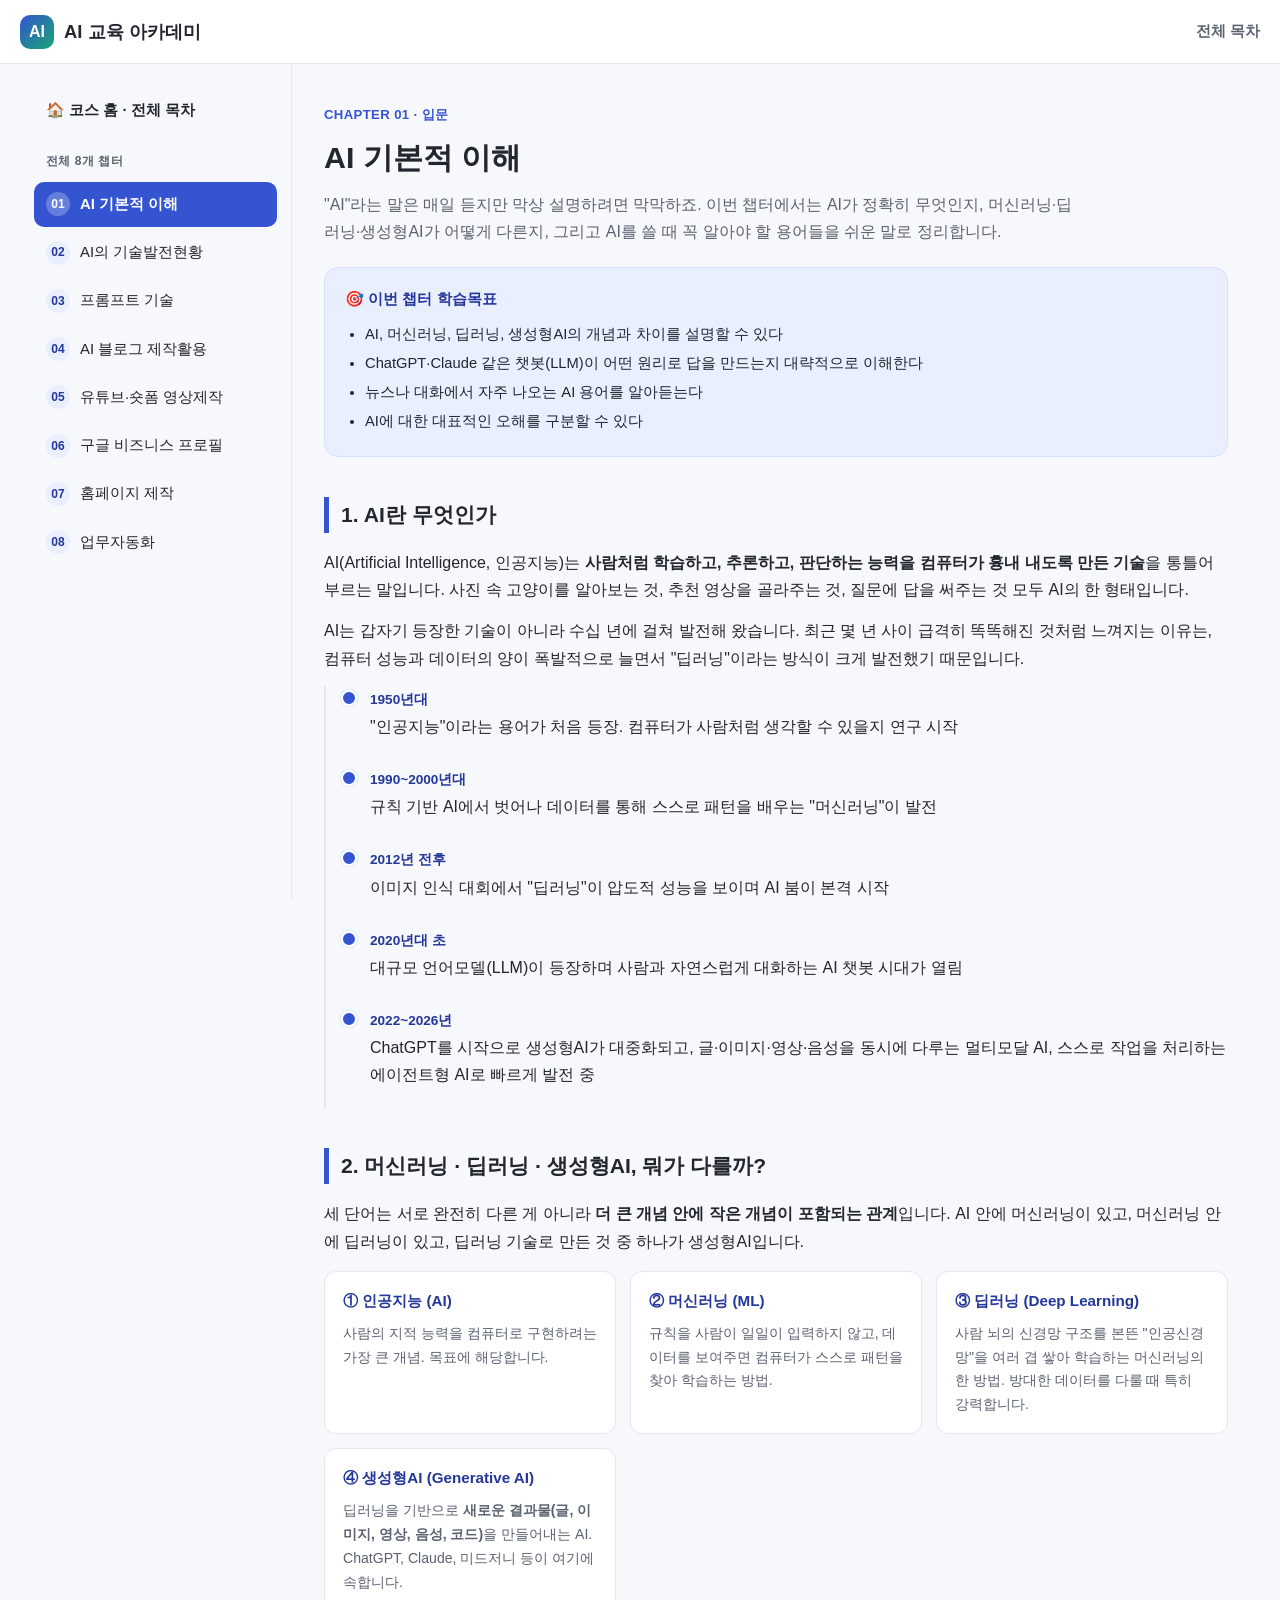
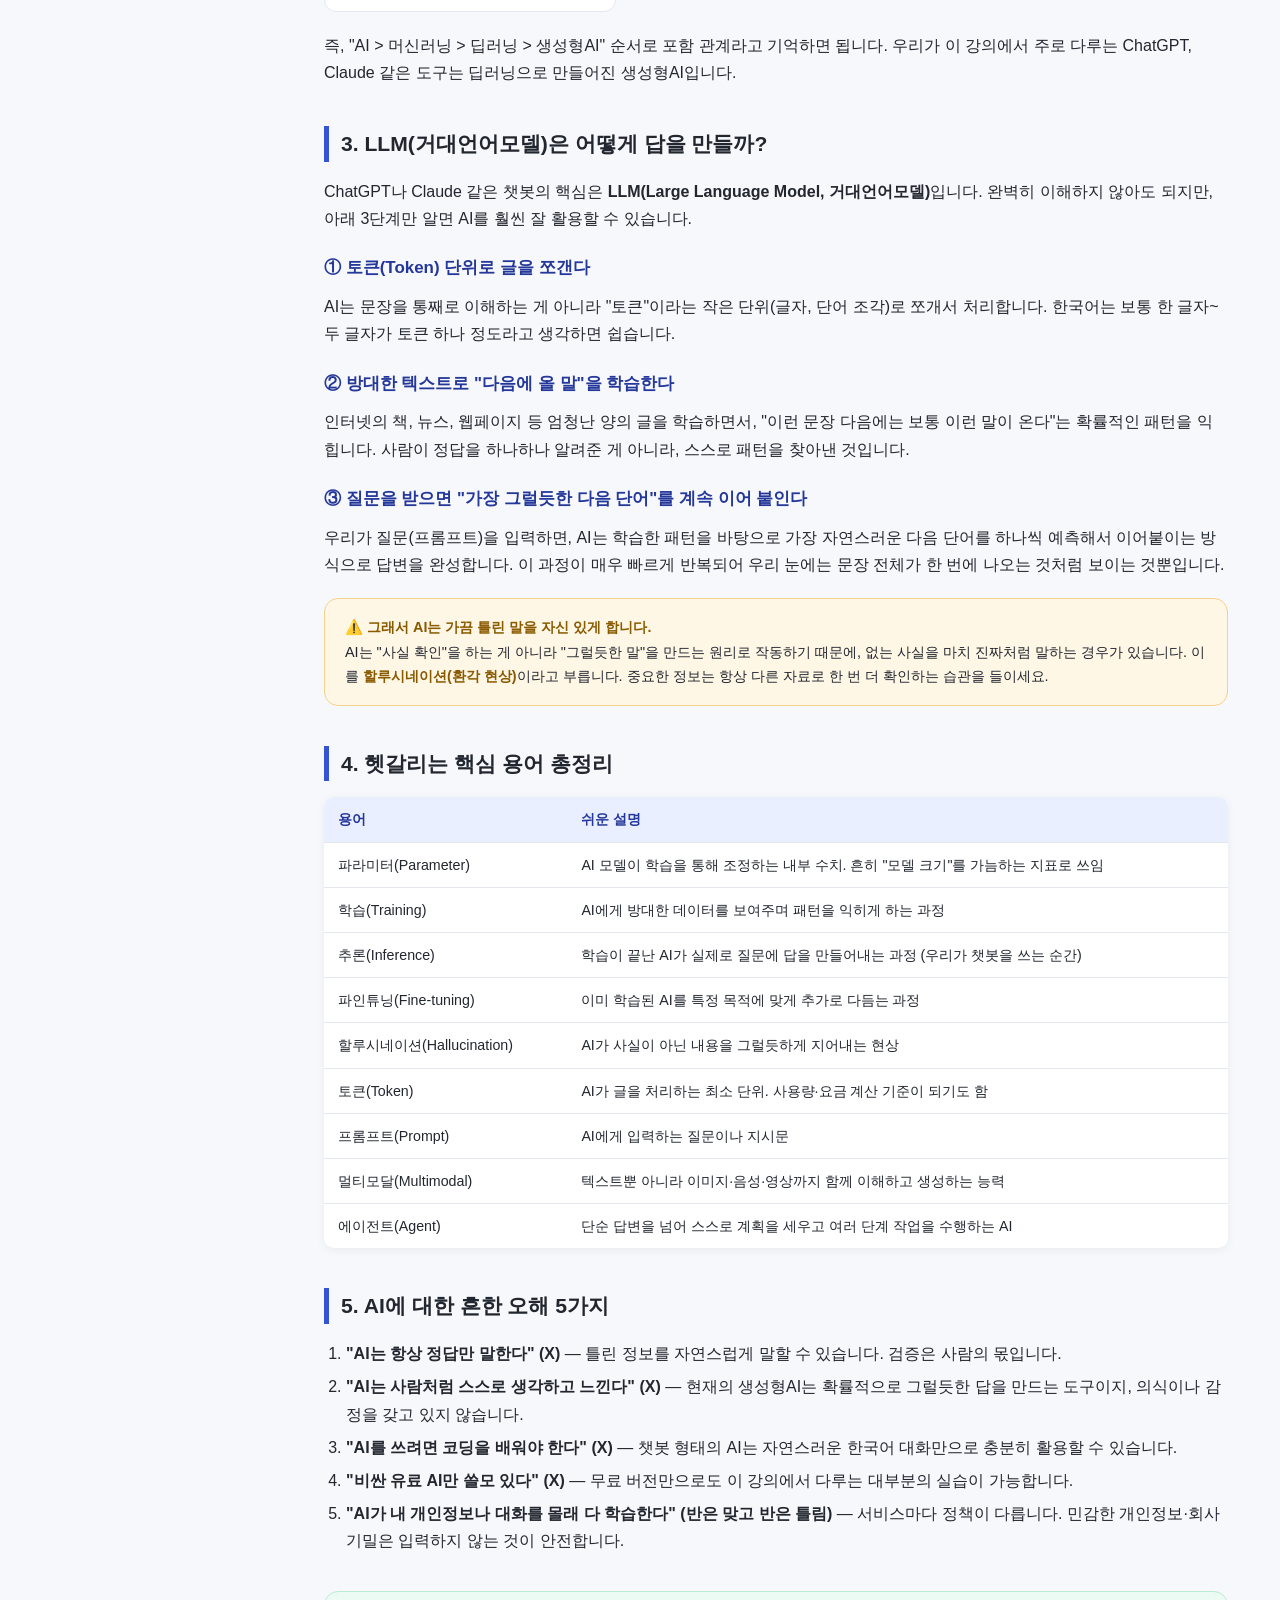
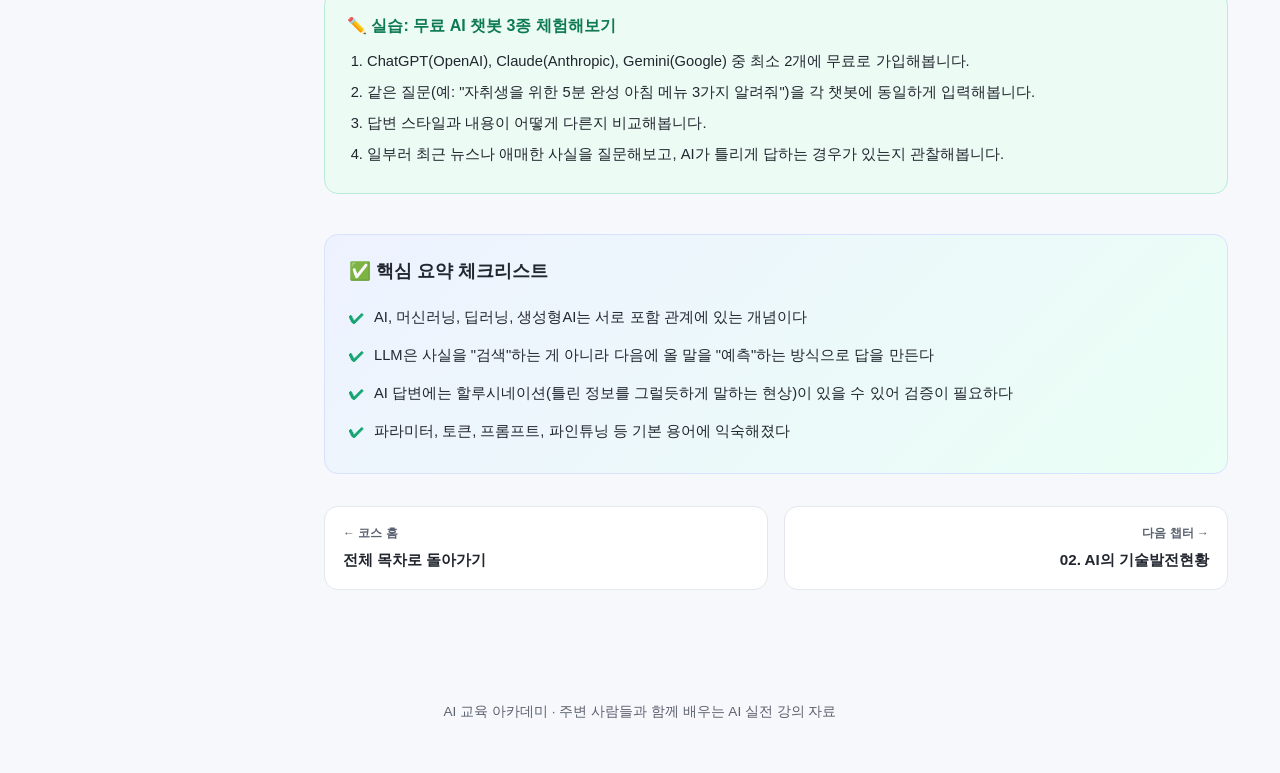
==== chapters/01-ai-basics.html @ 2a963ae1 "Add AI education homepage with 8 chapters Static HTML/CSS/JS site covering AI basics, tech trends, p" ====
<!DOCTYPE html>
<html lang="ko">
<head>
<meta charset="UTF-8">
<meta name="viewport" content="width=device-width, initial-scale=1.0">
<title>1장. AI 기본적 이해 | AI 교육 아카데미</title>
<meta name="description" content="AI란 무엇인지, 머신러닝·딥러닝·생성형AI의 차이, LLM 작동원리와 핵심 용어를 쉽게 배웁니다.">
<link rel="stylesheet" href="../assets/css/style.css">
</head>
<body data-page="01">

<header class="site-header">
  <a class="brand" href="../index.html"><span class="logo-badge">AI</span> AI 교육 아카데미</a>
  <div class="header-actions">
    <a class="header-home-link" href="../index.html">전체 목차</a>
    <button class="hamburger" id="hamburger" aria-label="메뉴 열기"><span></span><span></span><span></span></button>
  </div>
</header>

<div class="sidebar-overlay" id="sidebar-overlay"></div>

<div class="layout">
  <nav id="sidebar" aria-label="챕터 목차"></nav>

  <main>
    <div class="chapter-header">
      <span class="chapter-eyebrow">Chapter 01 · 입문</span>
      <h1>AI 기본적 이해</h1>
      <p class="chapter-subtitle">
        "AI"라는 말은 매일 듣지만 막상 설명하려면 막막하죠. 이번 챕터에서는 AI가 정확히 무엇인지,
        머신러닝·딥러닝·생성형AI가 어떻게 다른지, 그리고 AI를 쓸 때 꼭 알아야 할 용어들을 쉬운 말로 정리합니다.
      </p>
      <div class="goal-box">
        <h2>🎯 이번 챕터 학습목표</h2>
        <ul>
          <li>AI, 머신러닝, 딥러닝, 생성형AI의 개념과 차이를 설명할 수 있다</li>
          <li>ChatGPT·Claude 같은 챗봇(LLM)이 어떤 원리로 답을 만드는지 대략적으로 이해한다</li>
          <li>뉴스나 대화에서 자주 나오는 AI 용어를 알아듣는다</li>
          <li>AI에 대한 대표적인 오해를 구분할 수 있다</li>
        </ul>
      </div>
    </div>

    <section class="content-section">
      <h2>1. AI란 무엇인가</h2>
      <p>
        AI(Artificial Intelligence, 인공지능)는 <strong>사람처럼 학습하고, 추론하고, 판단하는 능력을
        컴퓨터가 흉내 내도록 만든 기술</strong>을 통틀어 부르는 말입니다. 사진 속 고양이를 알아보는 것,
        추천 영상을 골라주는 것, 질문에 답을 써주는 것 모두 AI의 한 형태입니다.
      </p>
      <p>
        AI는 갑자기 등장한 기술이 아니라 수십 년에 걸쳐 발전해 왔습니다. 최근 몇 년 사이 급격히
        똑똑해진 것처럼 느껴지는 이유는, 컴퓨터 성능과 데이터의 양이 폭발적으로 늘면서 "딥러닝"이라는
        방식이 크게 발전했기 때문입니다.
      </p>

      <ul class="timeline">
        <li><span class="t-year">1950년대</span>"인공지능"이라는 용어가 처음 등장. 컴퓨터가 사람처럼 생각할 수 있을지 연구 시작</li>
        <li><span class="t-year">1990~2000년대</span>규칙 기반 AI에서 벗어나 데이터를 통해 스스로 패턴을 배우는 "머신러닝"이 발전</li>
        <li><span class="t-year">2012년 전후</span>이미지 인식 대회에서 "딥러닝"이 압도적 성능을 보이며 AI 붐이 본격 시작</li>
        <li><span class="t-year">2020년대 초</span>대규모 언어모델(LLM)이 등장하며 사람과 자연스럽게 대화하는 AI 챗봇 시대가 열림</li>
        <li><span class="t-year">2022~2026년</span>ChatGPT를 시작으로 생성형AI가 대중화되고, 글·이미지·영상·음성을 동시에 다루는 멀티모달 AI, 스스로 작업을 처리하는 에이전트형 AI로 빠르게 발전 중</li>
      </ul>
    </section>

    <section class="content-section">
      <h2>2. 머신러닝 · 딥러닝 · 생성형AI, 뭐가 다를까?</h2>
      <p>
        세 단어는 서로 완전히 다른 게 아니라 <strong>더 큰 개념 안에 작은 개념이 포함되는 관계</strong>입니다.
        AI 안에 머신러닝이 있고, 머신러닝 안에 딥러닝이 있고, 딥러닝 기술로 만든 것 중 하나가 생성형AI입니다.
      </p>
      <div class="compare-grid">
        <div class="compare-card">
          <h4>① 인공지능 (AI)</h4>
          <p>사람의 지적 능력을 컴퓨터로 구현하려는 가장 큰 개념. 목표에 해당합니다.</p>
        </div>
        <div class="compare-card">
          <h4>② 머신러닝 (ML)</h4>
          <p>규칙을 사람이 일일이 입력하지 않고, 데이터를 보여주면 컴퓨터가 스스로 패턴을 찾아 학습하는 방법.</p>
        </div>
        <div class="compare-card">
          <h4>③ 딥러닝 (Deep Learning)</h4>
          <p>사람 뇌의 신경망 구조를 본뜬 "인공신경망"을 여러 겹 쌓아 학습하는 머신러닝의 한 방법. 방대한 데이터를 다룰 때 특히 강력합니다.</p>
        </div>
        <div class="compare-card">
          <h4>④ 생성형AI (Generative AI)</h4>
          <p>딥러닝을 기반으로 <strong>새로운 결과물(글, 이미지, 영상, 음성, 코드)</strong>을 만들어내는 AI. ChatGPT, Claude, 미드저니 등이 여기에 속합니다.</p>
        </div>
      </div>
      <p>
        즉, "AI &gt; 머신러닝 &gt; 딥러닝 &gt; 생성형AI" 순서로 포함 관계라고 기억하면 됩니다.
        우리가 이 강의에서 주로 다루는 ChatGPT, Claude 같은 도구는 딥러닝으로 만들어진 생성형AI입니다.
      </p>
    </section>

    <section class="content-section">
      <h2>3. LLM(거대언어모델)은 어떻게 답을 만들까?</h2>
      <p>
        ChatGPT나 Claude 같은 챗봇의 핵심은 <strong>LLM(Large Language Model, 거대언어모델)</strong>입니다.
        완벽히 이해하지 않아도 되지만, 아래 3단계만 알면 AI를 훨씬 잘 활용할 수 있습니다.
      </p>
      <h3>① 토큰(Token) 단위로 글을 쪼갠다</h3>
      <p>
        AI는 문장을 통째로 이해하는 게 아니라 "토큰"이라는 작은 단위(글자, 단어 조각)로 쪼개서 처리합니다.
        한국어는 보통 한 글자~두 글자가 토큰 하나 정도라고 생각하면 쉽습니다.
      </p>
      <h3>② 방대한 텍스트로 "다음에 올 말"을 학습한다</h3>
      <p>
        인터넷의 책, 뉴스, 웹페이지 등 엄청난 양의 글을 학습하면서, "이런 문장 다음에는 보통 이런 말이 온다"는
        확률적인 패턴을 익힙니다. 사람이 정답을 하나하나 알려준 게 아니라, 스스로 패턴을 찾아낸 것입니다.
      </p>
      <h3>③ 질문을 받으면 "가장 그럴듯한 다음 단어"를 계속 이어 붙인다</h3>
      <p>
        우리가 질문(프롬프트)을 입력하면, AI는 학습한 패턴을 바탕으로 가장 자연스러운 다음 단어를 하나씩
        예측해서 이어붙이는 방식으로 답변을 완성합니다. 이 과정이 매우 빠르게 반복되어 우리 눈에는
        문장 전체가 한 번에 나오는 것처럼 보이는 것뿐입니다.
      </p>
      <div class="note-box">
        <strong>⚠️ 그래서 AI는 가끔 틀린 말을 자신 있게 합니다.</strong><br>
        AI는 "사실 확인"을 하는 게 아니라 "그럴듯한 말"을 만드는 원리로 작동하기 때문에, 없는 사실을
        마치 진짜처럼 말하는 경우가 있습니다. 이를 <strong>할루시네이션(환각 현상)</strong>이라고 부릅니다.
        중요한 정보는 항상 다른 자료로 한 번 더 확인하는 습관을 들이세요.
      </div>
    </section>

    <section class="content-section">
      <h2>4. 헷갈리는 핵심 용어 총정리</h2>
      <table class="data-table">
        <thead>
          <tr><th>용어</th><th>쉬운 설명</th></tr>
        </thead>
        <tbody>
          <tr><td>파라미터(Parameter)</td><td>AI 모델이 학습을 통해 조정하는 내부 수치. 흔히 "모델 크기"를 가늠하는 지표로 쓰임</td></tr>
          <tr><td>학습(Training)</td><td>AI에게 방대한 데이터를 보여주며 패턴을 익히게 하는 과정</td></tr>
          <tr><td>추론(Inference)</td><td>학습이 끝난 AI가 실제로 질문에 답을 만들어내는 과정 (우리가 챗봇을 쓰는 순간)</td></tr>
          <tr><td>파인튜닝(Fine-tuning)</td><td>이미 학습된 AI를 특정 목적에 맞게 추가로 다듬는 과정</td></tr>
          <tr><td>할루시네이션(Hallucination)</td><td>AI가 사실이 아닌 내용을 그럴듯하게 지어내는 현상</td></tr>
          <tr><td>토큰(Token)</td><td>AI가 글을 처리하는 최소 단위. 사용량·요금 계산 기준이 되기도 함</td></tr>
          <tr><td>프롬프트(Prompt)</td><td>AI에게 입력하는 질문이나 지시문</td></tr>
          <tr><td>멀티모달(Multimodal)</td><td>텍스트뿐 아니라 이미지·음성·영상까지 함께 이해하고 생성하는 능력</td></tr>
          <tr><td>에이전트(Agent)</td><td>단순 답변을 넘어 스스로 계획을 세우고 여러 단계 작업을 수행하는 AI</td></tr>
        </tbody>
      </table>
    </section>

    <section class="content-section">
      <h2>5. AI에 대한 흔한 오해 5가지</h2>
      <ol>
        <li><strong>"AI는 항상 정답만 말한다" (X)</strong> — 틀린 정보를 자연스럽게 말할 수 있습니다. 검증은 사람의 몫입니다.</li>
        <li><strong>"AI는 사람처럼 스스로 생각하고 느낀다" (X)</strong> — 현재의 생성형AI는 확률적으로 그럴듯한 답을 만드는 도구이지, 의식이나 감정을 갖고 있지 않습니다.</li>
        <li><strong>"AI를 쓰려면 코딩을 배워야 한다" (X)</strong> — 챗봇 형태의 AI는 자연스러운 한국어 대화만으로 충분히 활용할 수 있습니다.</li>
        <li><strong>"비싼 유료 AI만 쓸모 있다" (X)</strong> — 무료 버전만으로도 이 강의에서 다루는 대부분의 실습이 가능합니다.</li>
        <li><strong>"AI가 내 개인정보나 대화를 몰래 다 학습한다" (반은 맞고 반은 틀림)</strong> — 서비스마다 정책이 다릅니다. 민감한 개인정보·회사 기밀은 입력하지 않는 것이 안전합니다.</li>
      </ol>
    </section>

    <div class="practice-box">
      <h3>✏️ 실습: 무료 AI 챗봇 3종 체험해보기</h3>
      <ol>
        <li>ChatGPT(OpenAI), Claude(Anthropic), Gemini(Google) 중 최소 2개에 무료로 가입해봅니다.</li>
        <li>같은 질문(예: "자취생을 위한 5분 완성 아침 메뉴 3가지 알려줘")을 각 챗봇에 동일하게 입력해봅니다.</li>
        <li>답변 스타일과 내용이 어떻게 다른지 비교해봅니다.</li>
        <li>일부러 최근 뉴스나 애매한 사실을 질문해보고, AI가 틀리게 답하는 경우가 있는지 관찰해봅니다.</li>
      </ol>
    </div>

    <div class="summary-box">
      <h2>✅ 핵심 요약 체크리스트</h2>
      <ul class="checklist">
        <li>AI, 머신러닝, 딥러닝, 생성형AI는 서로 포함 관계에 있는 개념이다</li>
        <li>LLM은 사실을 "검색"하는 게 아니라 다음에 올 말을 "예측"하는 방식으로 답을 만든다</li>
        <li>AI 답변에는 할루시네이션(틀린 정보를 그럴듯하게 말하는 현상)이 있을 수 있어 검증이 필요하다</li>
        <li>파라미터, 토큰, 프롬프트, 파인튜닝 등 기본 용어에 익숙해졌다</li>
      </ul>
    </div>

    <div id="chapter-pager"></div>
  </main>
</div>

<footer class="site-footer">
  AI 교육 아카데미 · 주변 사람들과 함께 배우는 AI 실전 강의 자료
</footer>

<script src="../assets/js/nav.js"></script>
</body>
</html>
---- assets/css/style.css ----
/* =========================================================
   AI 교육 아카데미 - 공통 스타일시트
   ========================================================= */

:root {
  --color-bg: #f7f8fb;
  --color-surface: #ffffff;
  --color-border: #e4e7ee;
  --color-text: #22262f;
  --color-text-muted: #5b6270;
  --color-primary: #3454d1;
  --color-primary-dark: #24379a;
  --color-primary-light: #eaefff;
  --color-accent: #17a673;
  --color-warn-bg: #fff7e6;
  --color-warn-border: #f3d38a;
  --sidebar-width: 272px;
  --header-height: 64px;
  --radius: 14px;
  --shadow: 0 2px 10px rgba(20, 24, 40, 0.06);
  --shadow-lg: 0 12px 32px rgba(20, 24, 40, 0.12);
  font-size: 16px;
}

* { box-sizing: border-box; }

html, body {
  margin: 0;
  padding: 0;
}

body {
  font-family: "Pretendard", "Apple SD Gothic Neo", "Malgun Gothic", "Segoe UI", sans-serif;
  background: var(--color-bg);
  color: var(--color-text);
  line-height: 1.7;
  -webkit-font-smoothing: antialiased;
}

a { color: var(--color-primary); text-decoration: none; }
a:hover { text-decoration: underline; }

img { max-width: 100%; display: block; }

/* ---------- 헤더 ---------- */
.site-header {
  position: sticky;
  top: 0;
  z-index: 40;
  height: var(--header-height);
  display: flex;
  align-items: center;
  justify-content: space-between;
  padding: 0 20px;
  background: var(--color-surface);
  border-bottom: 1px solid var(--color-border);
}

.brand {
  display: flex;
  align-items: center;
  gap: 10px;
  font-weight: 800;
  font-size: 1.15rem;
  color: var(--color-text);
}

.brand:hover { text-decoration: none; }

.brand .logo-badge {
  display: inline-flex;
  align-items: center;
  justify-content: center;
  width: 34px;
  height: 34px;
  border-radius: 10px;
  background: linear-gradient(135deg, var(--color-primary), var(--color-accent));
  color: #fff;
  font-size: 1rem;
  font-weight: 900;
}

.header-actions {
  display: flex;
  align-items: center;
  gap: 14px;
}

.header-home-link {
  font-size: 0.92rem;
  color: var(--color-text-muted);
  font-weight: 600;
}

.hamburger {
  display: none;
  width: 40px;
  height: 40px;
  border-radius: 8px;
  border: 1px solid var(--color-border);
  background: var(--color-surface);
  cursor: pointer;
  align-items: center;
  justify-content: center;
  flex-direction: column;
  gap: 4px;
}

.hamburger span {
  width: 18px;
  height: 2px;
  background: var(--color-text);
  border-radius: 2px;
}

/* ---------- 레이아웃 ---------- */
.layout {
  display: flex;
  align-items: flex-start;
  max-width: 1240px;
  margin: 0 auto;
}

.sidebar-overlay {
  display: none;
  position: fixed;
  inset: 0;
  background: rgba(15, 18, 30, 0.45);
  z-index: 45;
}

.sidebar-overlay.open { display: block; }

#sidebar {
  width: var(--sidebar-width);
  flex-shrink: 0;
  position: sticky;
  top: var(--header-height);
  height: calc(100vh - var(--header-height));
  overflow-y: auto;
  padding: 24px 14px 40px;
  border-right: 1px solid var(--color-border);
}

.sidebar-section-label {
  font-size: 0.75rem;
  font-weight: 700;
  letter-spacing: 0.04em;
  color: var(--color-text-muted);
  text-transform: uppercase;
  padding: 6px 12px 10px;
}

.sidebar-nav-list {
  list-style: none;
  margin: 0;
  padding: 0;
  display: flex;
  flex-direction: column;
  gap: 3px;
}

.sidebar-nav-list a {
  display: flex;
  align-items: center;
  gap: 10px;
  padding: 10px 12px;
  border-radius: 10px;
  color: var(--color-text);
  font-size: 0.93rem;
  font-weight: 500;
}

.sidebar-nav-list a:hover {
  background: var(--color-primary-light);
  text-decoration: none;
}

.sidebar-nav-list a.active {
  background: var(--color-primary);
  color: #fff;
  font-weight: 700;
}

.sidebar-nav-list .chap-num {
  display: inline-flex;
  align-items: center;
  justify-content: center;
  width: 24px;
  height: 24px;
  border-radius: 50%;
  background: var(--color-primary-light);
  color: var(--color-primary-dark);
  font-size: 0.75rem;
  font-weight: 800;
  flex-shrink: 0;
}

.sidebar-nav-list a.active .chap-num {
  background: rgba(255,255,255,0.25);
  color: #fff;
}

.sidebar-home-link {
  display: block;
  padding: 10px 12px;
  margin-bottom: 12px;
  border-radius: 10px;
  font-weight: 700;
  font-size: 0.93rem;
  color: var(--color-text);
}

.sidebar-home-link:hover { background: var(--color-primary-light); text-decoration: none; }
.sidebar-home-link.active { background: var(--color-primary); color: #fff; }

.sidebar-close-btn {
  display: none;
}

main {
  flex: 1;
  min-width: 0;
  padding: 36px 32px 80px;
}

/* ---------- 홈 히어로 ---------- */
.hero {
  padding: 56px 40px;
  border-radius: 24px;
  background: linear-gradient(135deg, #3454d1 0%, #17a673 130%);
  color: #fff;
  margin-bottom: 40px;
}

.hero-eyebrow {
  display: inline-block;
  padding: 5px 12px;
  border-radius: 999px;
  background: rgba(255,255,255,0.18);
  font-size: 0.8rem;
  font-weight: 700;
  margin-bottom: 16px;
}

.hero h1 {
  font-size: 2.1rem;
  margin: 0 0 14px;
  line-height: 1.4;
}

.hero p {
  font-size: 1.02rem;
  max-width: 640px;
  color: rgba(255,255,255,0.92);
  margin: 0 0 22px;
}

.hero-meta {
  display: flex;
  flex-wrap: wrap;
  gap: 10px;
}

.hero-meta span {
  background: rgba(255,255,255,0.15);
  border-radius: 999px;
  padding: 6px 14px;
  font-size: 0.83rem;
  font-weight: 600;
}

.hero-btn {
  display: inline-flex;
  align-items: center;
  gap: 6px;
  margin-top: 24px;
  padding: 12px 22px;
  border-radius: 12px;
  background: #fff;
  color: var(--color-primary-dark);
  font-weight: 800;
  font-size: 0.95rem;
}

.hero-btn:hover { text-decoration: none; opacity: 0.92; }

/* ---------- 섹션 타이틀 ---------- */
.section-heading {
  display: flex;
  align-items: baseline;
  justify-content: space-between;
  margin: 8px 0 20px;
}

.section-heading h2 {
  font-size: 1.3rem;
  margin: 0;
}

.section-heading p {
  margin: 0;
  color: var(--color-text-muted);
  font-size: 0.9rem;
}

/* ---------- 챕터 카드 그리드 (홈) ---------- */
.chapter-grid {
  display: grid;
  grid-template-columns: repeat(2, 1fr);
  gap: 16px;
  margin-bottom: 44px;
}

.chapter-card {
  display: flex;
  gap: 16px;
  padding: 20px;
  background: var(--color-surface);
  border: 1px solid var(--color-border);
  border-radius: var(--radius);
  color: var(--color-text);
  transition: transform 0.15s ease, box-shadow 0.15s ease, border-color 0.15s ease;
}

.chapter-card:hover {
  text-decoration: none;
  transform: translateY(-3px);
  box-shadow: var(--shadow-lg);
  border-color: var(--color-primary);
}

.chapter-card .num-badge {
  flex-shrink: 0;
  width: 44px;
  height: 44px;
  border-radius: 12px;
  background: var(--color-primary-light);
  color: var(--color-primary-dark);
  display: flex;
  align-items: center;
  justify-content: center;
  font-weight: 900;
  font-size: 1.1rem;
}

.chapter-card h3 {
  margin: 0 0 6px;
  font-size: 1.02rem;
}

.chapter-card p {
  margin: 0;
  font-size: 0.87rem;
  color: var(--color-text-muted);
}

.chapter-card .tag-row {
  margin-top: 10px;
  display: flex;
  gap: 6px;
  flex-wrap: wrap;
}

.chapter-card .tag {
  font-size: 0.72rem;
  font-weight: 700;
  padding: 3px 9px;
  border-radius: 999px;
  background: var(--color-primary-light);
  color: var(--color-primary-dark);
}

/* ---------- 안내 박스 (홈 하단) ---------- */
.info-box {
  padding: 22px 24px;
  border-radius: var(--radius);
  background: var(--color-surface);
  border: 1px solid var(--color-border);
  margin-bottom: 24px;
}

.info-box h3 { margin-top: 0; font-size: 1.05rem; }
.info-box ul { margin: 8px 0 0; padding-left: 20px; }
.info-box li { margin-bottom: 6px; font-size: 0.92rem; color: var(--color-text-muted); }

/* ---------- 챕터 본문 ---------- */
.chapter-header {
  margin-bottom: 28px;
}

.chapter-eyebrow {
  display: inline-flex;
  align-items: center;
  gap: 8px;
  font-size: 0.82rem;
  font-weight: 800;
  color: var(--color-primary);
  text-transform: uppercase;
  letter-spacing: 0.03em;
  margin-bottom: 10px;
}

.chapter-header h1 {
  font-size: 1.9rem;
  margin: 0 0 12px;
  line-height: 1.4;
}

.chapter-subtitle {
  color: var(--color-text-muted);
  font-size: 1rem;
  max-width: 760px;
  margin: 0;
}

.goal-box {
  margin-top: 22px;
  padding: 18px 20px;
  border-radius: var(--radius);
  background: var(--color-primary-light);
  border: 1px solid #d6e0ff;
}

.goal-box h2 {
  margin: 0 0 10px;
  font-size: 0.95rem;
  color: var(--color-primary-dark);
}

.goal-box ul {
  margin: 0;
  padding-left: 20px;
}

.goal-box li { margin-bottom: 4px; font-size: 0.92rem; }

.content-section {
  margin: 36px 0;
  padding-top: 4px;
}

.content-section h2 {
  font-size: 1.32rem;
  border-left: 5px solid var(--color-primary);
  padding-left: 12px;
  margin: 0 0 16px;
}

.content-section h3 {
  font-size: 1.06rem;
  margin: 22px 0 10px;
  color: var(--color-primary-dark);
}

.content-section p { margin: 0 0 14px; }

.content-section ul, .content-section ol {
  margin: 0 0 14px;
  padding-left: 22px;
}

.content-section li { margin-bottom: 6px; }

/* 카드형 리스트 (2열 정보 비교 등) */
.compare-grid {
  display: grid;
  grid-template-columns: repeat(auto-fit, minmax(220px, 1fr));
  gap: 14px;
  margin: 16px 0 20px;
}

.compare-card {
  padding: 16px 18px;
  border-radius: 12px;
  background: var(--color-surface);
  border: 1px solid var(--color-border);
}

.compare-card h4 {
  margin: 0 0 8px;
  font-size: 0.95rem;
  color: var(--color-primary-dark);
}

.compare-card p, .compare-card ul { font-size: 0.88rem; color: var(--color-text-muted); margin: 0; }
.compare-card ul { padding-left: 18px; margin-top: 6px; }

/* 표 */
.data-table {
  width: 100%;
  border-collapse: collapse;
  margin: 14px 0 22px;
  font-size: 0.89rem;
  background: var(--color-surface);
  border-radius: 10px;
  overflow: hidden;
  box-shadow: var(--shadow);
}

.data-table th, .data-table td {
  padding: 10px 14px;
  border-bottom: 1px solid var(--color-border);
  text-align: left;
}

.data-table th {
  background: var(--color-primary-light);
  color: var(--color-primary-dark);
  font-weight: 700;
}

.data-table tr:last-child td { border-bottom: none; }

/* 타임라인 */
.timeline {
  list-style: none;
  margin: 16px 0 22px;
  padding: 0;
  border-left: 2px solid var(--color-border);
}

.timeline li {
  position: relative;
  padding: 2px 0 20px 22px;
}

.timeline li::before {
  content: "";
  position: absolute;
  left: -7px;
  top: 4px;
  width: 12px;
  height: 12px;
  border-radius: 50%;
  background: var(--color-primary);
  border: 2px solid #fff;
  box-shadow: 0 0 0 2px var(--color-primary-light);
}

.timeline .t-year {
  font-weight: 800;
  color: var(--color-primary-dark);
  font-size: 0.85rem;
  display: block;
  margin-bottom: 2px;
}

/* 프롬프트/코드 예시 박스 */
.prompt-box {
  background: #12161f;
  color: #e7ecf7;
  border-radius: 12px;
  padding: 16px 18px;
  margin: 14px 0 20px;
  font-family: "Consolas", "D2Coding", monospace;
  font-size: 0.85rem;
  line-height: 1.65;
  white-space: pre-wrap;
  overflow-x: auto;
}

.prompt-box .label {
  display: block;
  font-family: inherit;
  color: #8ea8ff;
  font-weight: 700;
  margin-bottom: 8px;
  font-size: 0.75rem;
  letter-spacing: 0.05em;
  text-transform: uppercase;
}

/* 실습 박스 */
.practice-box {
  margin: 20px 0;
  padding: 20px 22px;
  border-radius: var(--radius);
  background: #ecfbf4;
  border: 1px solid #b9ecd6;
}

.practice-box h3 {
  margin: 0 0 10px;
  color: #0e7a54;
  font-size: 1rem;
  display: flex;
  align-items: center;
  gap: 8px;
}

.practice-box ol, .practice-box ul { margin: 0; padding-left: 20px; }
.practice-box li { margin-bottom: 6px; font-size: 0.92rem; }

/* 경고/참고 박스 */
.note-box {
  margin: 20px 0;
  padding: 16px 20px;
  border-radius: var(--radius);
  background: var(--color-warn-bg);
  border: 1px solid var(--color-warn-border);
  font-size: 0.9rem;
}

.note-box strong { color: #8a5a00; }

/* 체크리스트 요약 박스 */
.summary-box {
  margin: 40px 0 24px;
  padding: 22px 24px;
  border-radius: var(--radius);
  background: linear-gradient(135deg, #eef2ff, #eafff5);
  border: 1px solid #d7e2ff;
}

.summary-box h2 {
  margin: 0 0 12px;
  font-size: 1.1rem;
  border: none;
  padding: 0;
}

.checklist { list-style: none; margin: 0; padding: 0; }

.checklist li {
  display: flex;
  align-items: flex-start;
  gap: 10px;
  padding: 6px 0;
  font-size: 0.92rem;
}

.checklist li::before {
  content: "✔";
  color: var(--color-accent);
  font-weight: 900;
  flex-shrink: 0;
  margin-top: 1px;
}

/* 이전/다음 챕터 네비게이션 */
.chapter-pager {
  display: flex;
  gap: 16px;
  margin-top: 32px;
}

.pager-link {
  flex: 1;
  padding: 16px 18px;
  border-radius: var(--radius);
  border: 1px solid var(--color-border);
  background: var(--color-surface);
  color: var(--color-text);
  display: flex;
  flex-direction: column;
  gap: 4px;
}

.pager-link:hover {
  border-color: var(--color-primary);
  text-decoration: none;
}

.pager-link.next { text-align: right; align-items: flex-end; }

.pager-label {
  font-size: 0.75rem;
  font-weight: 700;
  color: var(--color-text-muted);
  text-transform: uppercase;
}

.pager-title { font-weight: 700; font-size: 0.95rem; }

.pager-spacer { flex: 1; }

/* 태그 pill */
.tag-pill {
  display: inline-block;
  font-size: 0.72rem;
  font-weight: 700;
  padding: 3px 10px;
  border-radius: 999px;
  background: var(--color-primary-light);
  color: var(--color-primary-dark);
  margin: 0 6px 6px 0;
}

/* 푸터 */
.site-footer {
  text-align: center;
  padding: 30px 20px 50px;
  color: var(--color-text-muted);
  font-size: 0.85rem;
}

/* ---------- 반응형 ---------- */
@media (max-width: 900px) {
  .chapter-grid { grid-template-columns: 1fr; }

  .hamburger { display: inline-flex; }

  #sidebar {
    position: fixed;
    left: 0;
    top: 0;
    height: 100vh;
    z-index: 50;
    background: var(--color-surface);
    transform: translateX(-100%);
    transition: transform 0.2s ease;
    box-shadow: var(--shadow-lg);
    padding-top: 16px;
  }

  #sidebar.open { transform: translateX(0); }

  .sidebar-close-btn {
    display: block;
    margin: 0 12px 14px auto;
    width: 32px;
    height: 32px;
    border-radius: 8px;
    border: 1px solid var(--color-border);
    background: var(--color-bg);
    cursor: pointer;
    font-size: 1rem;
  }

  main { padding: 24px 18px 60px; }

  .hero { padding: 32px 22px; border-radius: 18px; }
  .hero h1 { font-size: 1.5rem; }

  .chapter-pager { flex-direction: column; }
  .pager-link.next { align-items: flex-start; text-align: left; }
}

@media (max-width: 560px) {
  .header-home-link { display: none; }
}
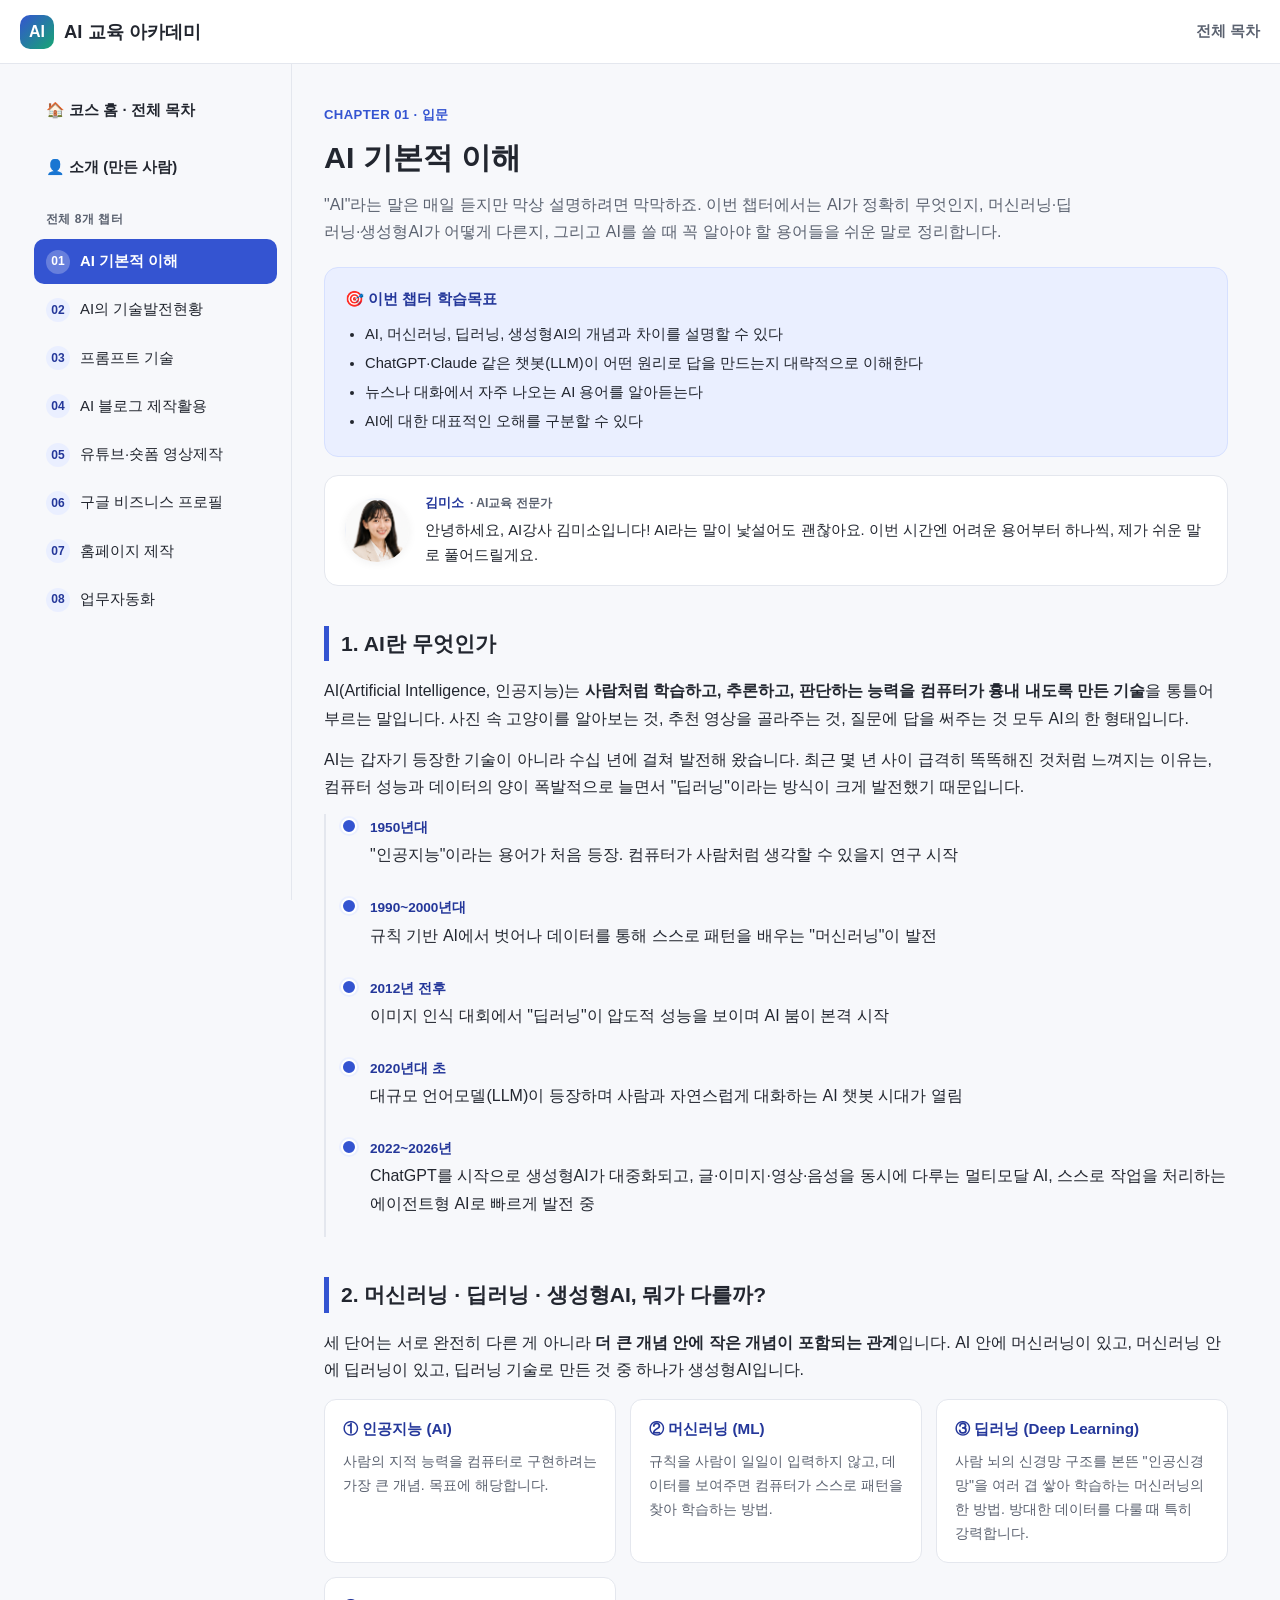
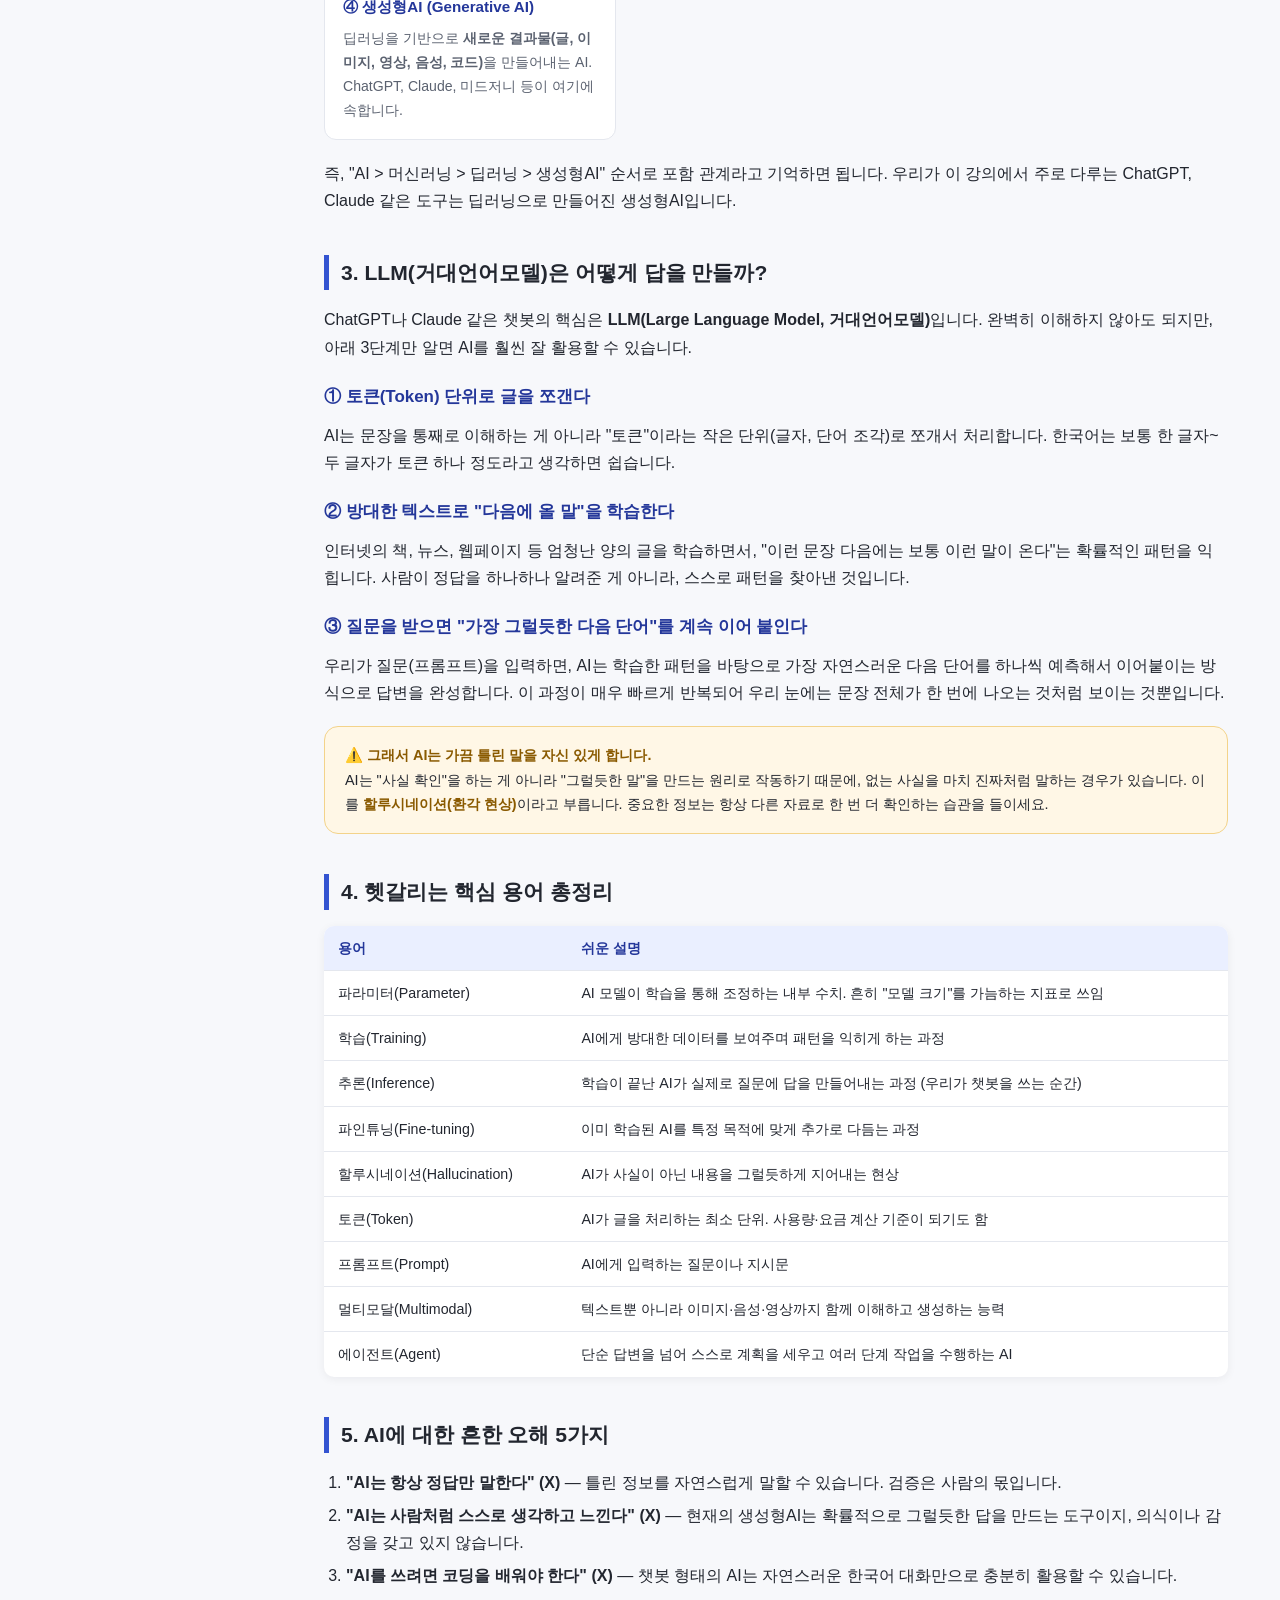
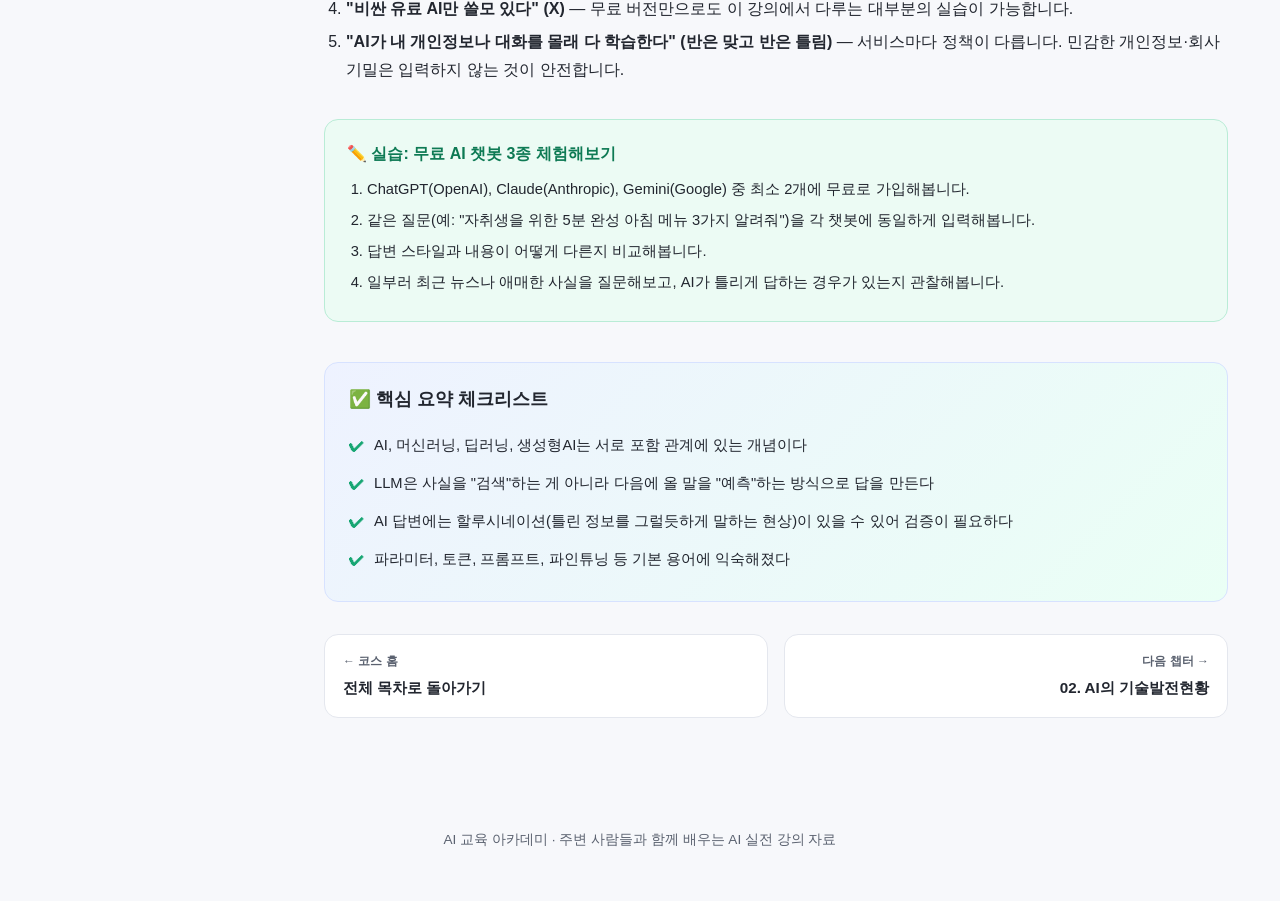
==== commit 7c81facc: "Add AI강사 김미소 instructor intro to each chapter - Crop instructor portrait from AI강사 김미소.png reference" ====
--- a/chapters/01-ai-basics.html
+++ b/chapters/01-ai-basics.html
@@ -38,6 +38,14 @@
           <li>뉴스나 대화에서 자주 나오는 AI 용어를 알아듣는다</li>
           <li>AI에 대한 대표적인 오해를 구분할 수 있다</li>
         </ul>
+      </div>
+
+      <div class="instructor-box">
+        <div class="instructor-avatar"><img src="../assets/img/kim-miso-instructor.png" alt="AI강사 김미소"></div>
+        <div class="instructor-speech">
+          <div class="instructor-name">김미소 <span class="role">· AI교육 전문가</span></div>
+          <p>안녕하세요, AI강사 김미소입니다! AI라는 말이 낯설어도 괜찮아요. 이번 시간엔 어려운 용어부터 하나씩, 제가 쉬운 말로 풀어드릴게요.</p>
+        </div>
       </div>
     </div>
 
--- a/assets/css/style.css
+++ b/assets/css/style.css
@@ -294,8 +294,16 @@
 }
 
 .section-heading h2 {
-  font-size: 1.3rem;
-  margin: 0;
+  font-size: 1.04rem;
+  margin: 0;
+}
+
+.section-heading-sub {
+  display: block;
+  margin-top: 4px;
+  font-size: 0.85rem;
+  font-weight: 600;
+  color: var(--color-text-muted);
 }
 
 .section-heading p {
@@ -434,6 +442,56 @@
 }
 
 .goal-box li { margin-bottom: 4px; font-size: 0.92rem; }
+
+/* ---------- AI강사 김미소 소개 박스 ---------- */
+.instructor-box {
+  display: flex;
+  gap: 16px;
+  align-items: center;
+  margin-top: 18px;
+  padding: 16px 20px;
+  border-radius: var(--radius);
+  background: var(--color-surface);
+  border: 1px solid var(--color-border);
+}
+
+.instructor-avatar {
+  flex-shrink: 0;
+  width: 64px;
+  height: 64px;
+  border-radius: 50%;
+  overflow: hidden;
+  box-shadow: var(--shadow);
+}
+
+.instructor-avatar img {
+  width: 100%;
+  height: 100%;
+  object-fit: cover;
+}
+
+.instructor-speech { flex: 1; min-width: 0; }
+
+.instructor-name {
+  display: flex;
+  align-items: center;
+  gap: 6px;
+  font-size: 0.82rem;
+  font-weight: 800;
+  color: var(--color-primary-dark);
+  margin-bottom: 4px;
+}
+
+.instructor-name .role {
+  font-weight: 600;
+  color: var(--color-text-muted);
+  font-size: 0.76rem;
+}
+
+.instructor-speech p {
+  margin: 0;
+  font-size: 0.92rem;
+}
 
 .content-section {
   margin: 36px 0;
@@ -695,9 +753,86 @@
   font-size: 0.85rem;
 }
 
+/* ---------- 소개(About) 섹션 ---------- */
+.about-section {
+  margin: 40px 0 48px;
+}
+
+.about-section.is-hidden {
+  display: none;
+}
+
+.profile-hero {
+  display: flex;
+  gap: 28px;
+  align-items: flex-start;
+  padding: 26px;
+  border-radius: var(--radius);
+  background: var(--color-surface);
+  border: 1px solid var(--color-border);
+  margin-bottom: 28px;
+}
+
+.profile-photo {
+  flex-shrink: 0;
+  width: 140px;
+  height: 140px;
+  border-radius: 20px;
+  overflow: hidden;
+  box-shadow: var(--shadow);
+}
+
+.profile-photo img {
+  width: 100%;
+  height: 100%;
+  object-fit: cover;
+}
+
+.profile-copy { flex: 1; min-width: 0; }
+
+.profile-eyebrow {
+  display: inline-block;
+  font-size: 0.78rem;
+  font-weight: 700;
+  color: var(--color-primary);
+  letter-spacing: 0.02em;
+  margin-bottom: 6px;
+}
+
+.profile-copy h3 {
+  margin: 0 0 10px;
+  font-size: 1.2rem;
+}
+
+.profile-copy p { margin: 0 0 16px; color: var(--color-text-muted); }
+
+.profile-metrics {
+  display: grid;
+  grid-template-columns: repeat(3, 1fr);
+  gap: 14px;
+  margin: 0;
+}
+
+.profile-metrics dt {
+  font-size: 0.75rem;
+  font-weight: 700;
+  color: var(--color-text-muted);
+  margin-bottom: 4px;
+}
+
+.profile-metrics dd {
+  margin: 0;
+  font-size: 0.9rem;
+  font-weight: 700;
+  color: var(--color-text);
+}
+
 /* ---------- 반응형 ---------- */
 @media (max-width: 900px) {
   .chapter-grid { grid-template-columns: 1fr; }
+
+  .profile-hero { flex-direction: column; align-items: center; text-align: center; }
+  .profile-metrics { grid-template-columns: 1fr; text-align: left; }
 
   .hamburger { display: inline-flex; }
 
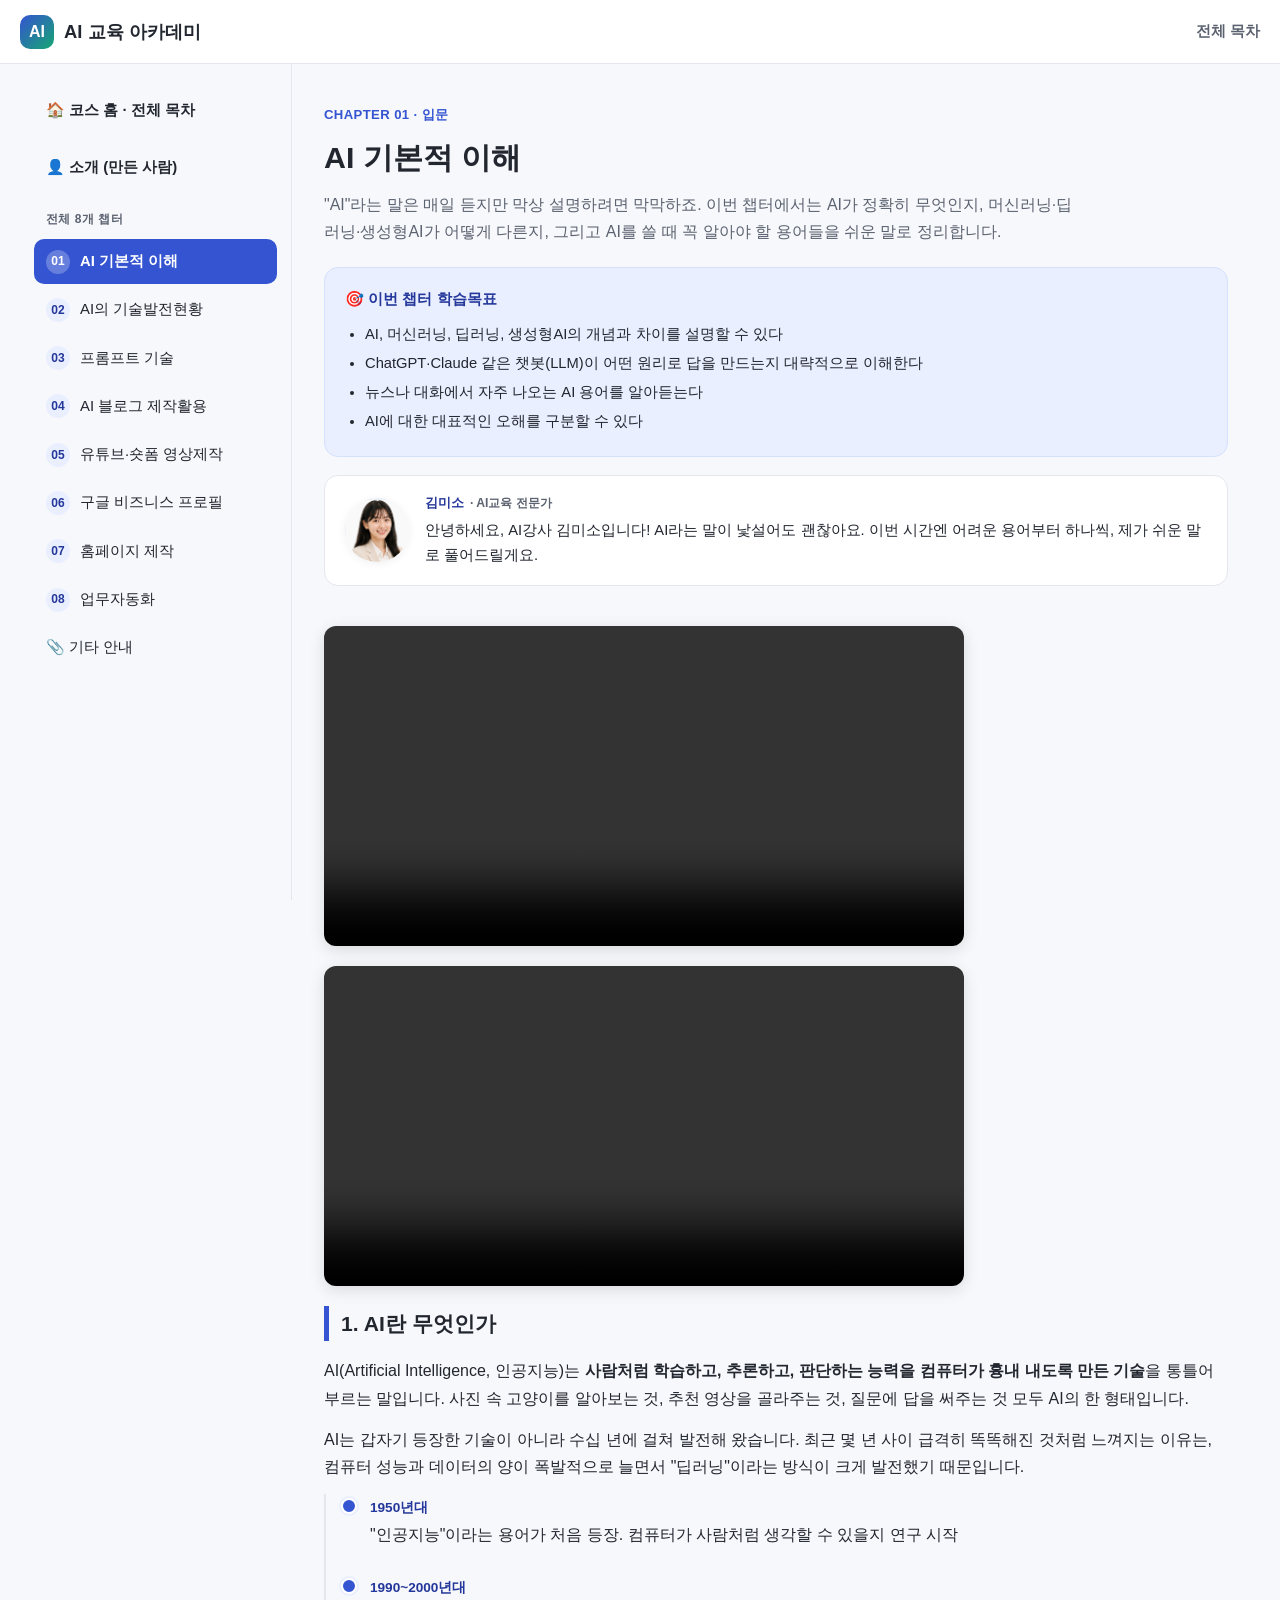
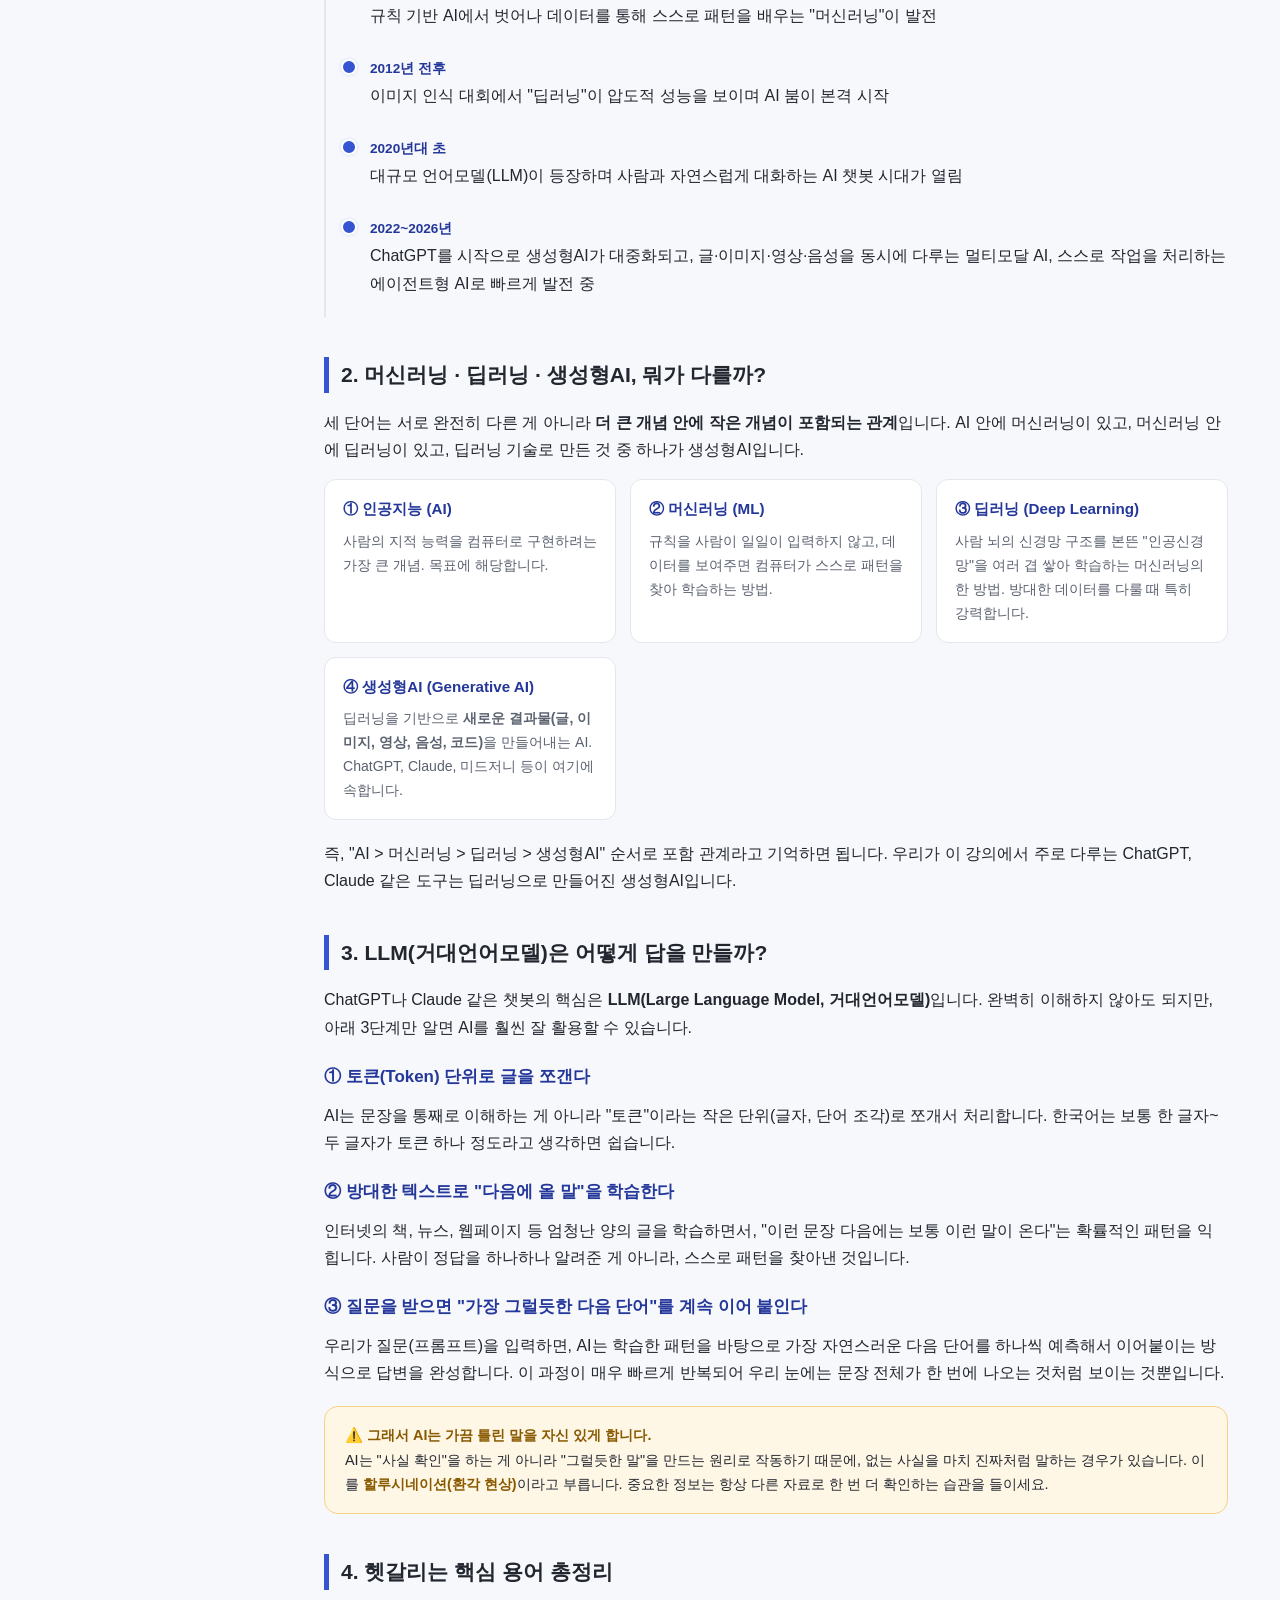
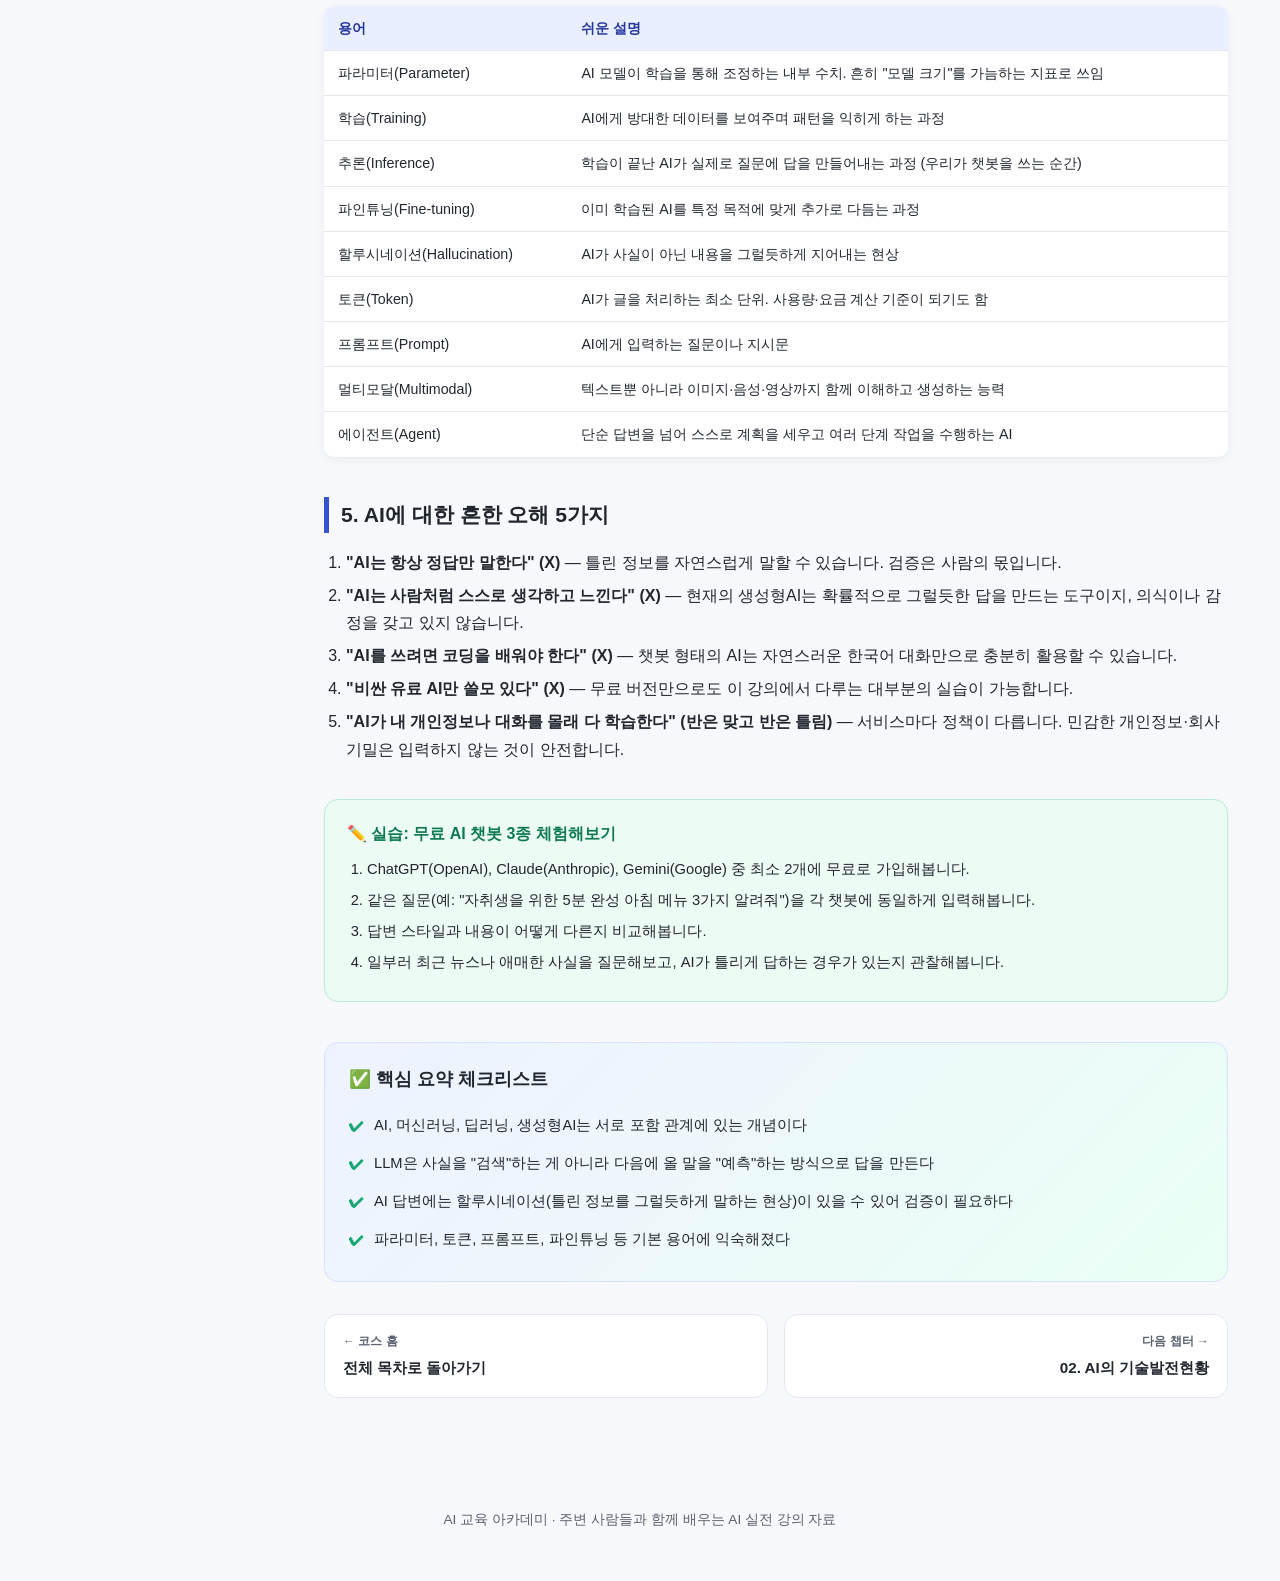
==== commit 37902f9b: "Add chapter intro videos, about-page video gallery, and 기타 안내 page - Embed 인사멘트1/2, AI기본이해, 프롬프트와 숏폼" ====
--- a/chapters/01-ai-basics.html
+++ b/chapters/01-ai-basics.html
@@ -50,6 +50,8 @@
     </div>
 
     <section class="content-section">
+      <video class="section-video" src="../assets/video/인사멘트1.mp4" controls preload="metadata"></video>
+      <video class="section-video" src="../assets/video/AI기본이해.mp4" controls preload="metadata"></video>
       <h2>1. AI란 무엇인가</h2>
       <p>
         AI(Artificial Intelligence, 인공지능)는 <strong>사람처럼 학습하고, 추론하고, 판단하는 능력을
--- a/assets/css/style.css
+++ b/assets/css/style.css
@@ -505,6 +505,15 @@
   margin: 0 0 16px;
 }
 
+.section-video {
+  width: 100%;
+  max-width: 640px;
+  display: block;
+  margin: 0 0 20px;
+  border-radius: 12px;
+  box-shadow: 0 4px 16px rgba(0, 0, 0, 0.12);
+}
+
 .content-section h3 {
   font-size: 1.06rem;
   margin: 22px 0 10px;
@@ -827,12 +836,84 @@
   color: var(--color-text);
 }
 
+.role-block { margin: 0 0 14px; }
+
+.role-tag {
+  display: inline-block;
+  padding: 5px 14px;
+  border-radius: 999px;
+  background: var(--color-primary);
+  color: #fff;
+  font-size: 0.78rem;
+  font-weight: 800;
+  letter-spacing: 0.02em;
+}
+
+.role-tag.alt { background: var(--color-accent); }
+
+.role-divider {
+  height: 1px;
+  background: var(--color-border);
+  margin: 44px 0 28px;
+}
+
+.role-gallery { margin-top: 22px; }
+
+.role-gallery h4 {
+  margin: 0 0 12px;
+  font-size: 0.92rem;
+  color: var(--color-text-muted);
+}
+
+.role-gallery-grid {
+  display: grid;
+  grid-template-columns: repeat(4, 1fr);
+  gap: 14px;
+}
+
+.role-video-grid {
+  display: grid;
+  grid-template-columns: repeat(2, 1fr);
+  gap: 14px;
+}
+
+.role-video-grid .section-video {
+  width: 100%;
+  max-width: none;
+  margin: 0;
+}
+
+.role-gallery-grid figure {
+  margin: 0;
+  border-radius: 12px;
+  overflow: hidden;
+  border: 1px solid var(--color-border);
+  background: var(--color-surface);
+}
+
+.role-gallery-grid img {
+  width: 100%;
+  aspect-ratio: 1 / 1;
+  object-fit: cover;
+  display: block;
+}
+
+.role-gallery-grid figcaption {
+  text-align: center;
+  font-size: 0.78rem;
+  font-weight: 600;
+  color: var(--color-text-muted);
+  padding: 8px 4px;
+}
+
 /* ---------- 반응형 ---------- */
 @media (max-width: 900px) {
   .chapter-grid { grid-template-columns: 1fr; }
 
   .profile-hero { flex-direction: column; align-items: center; text-align: center; }
   .profile-metrics { grid-template-columns: 1fr; text-align: left; }
+  .role-gallery-grid { grid-template-columns: repeat(2, 1fr); }
+  .role-video-grid { grid-template-columns: 1fr; }
 
   .hamburger { display: inline-flex; }
 
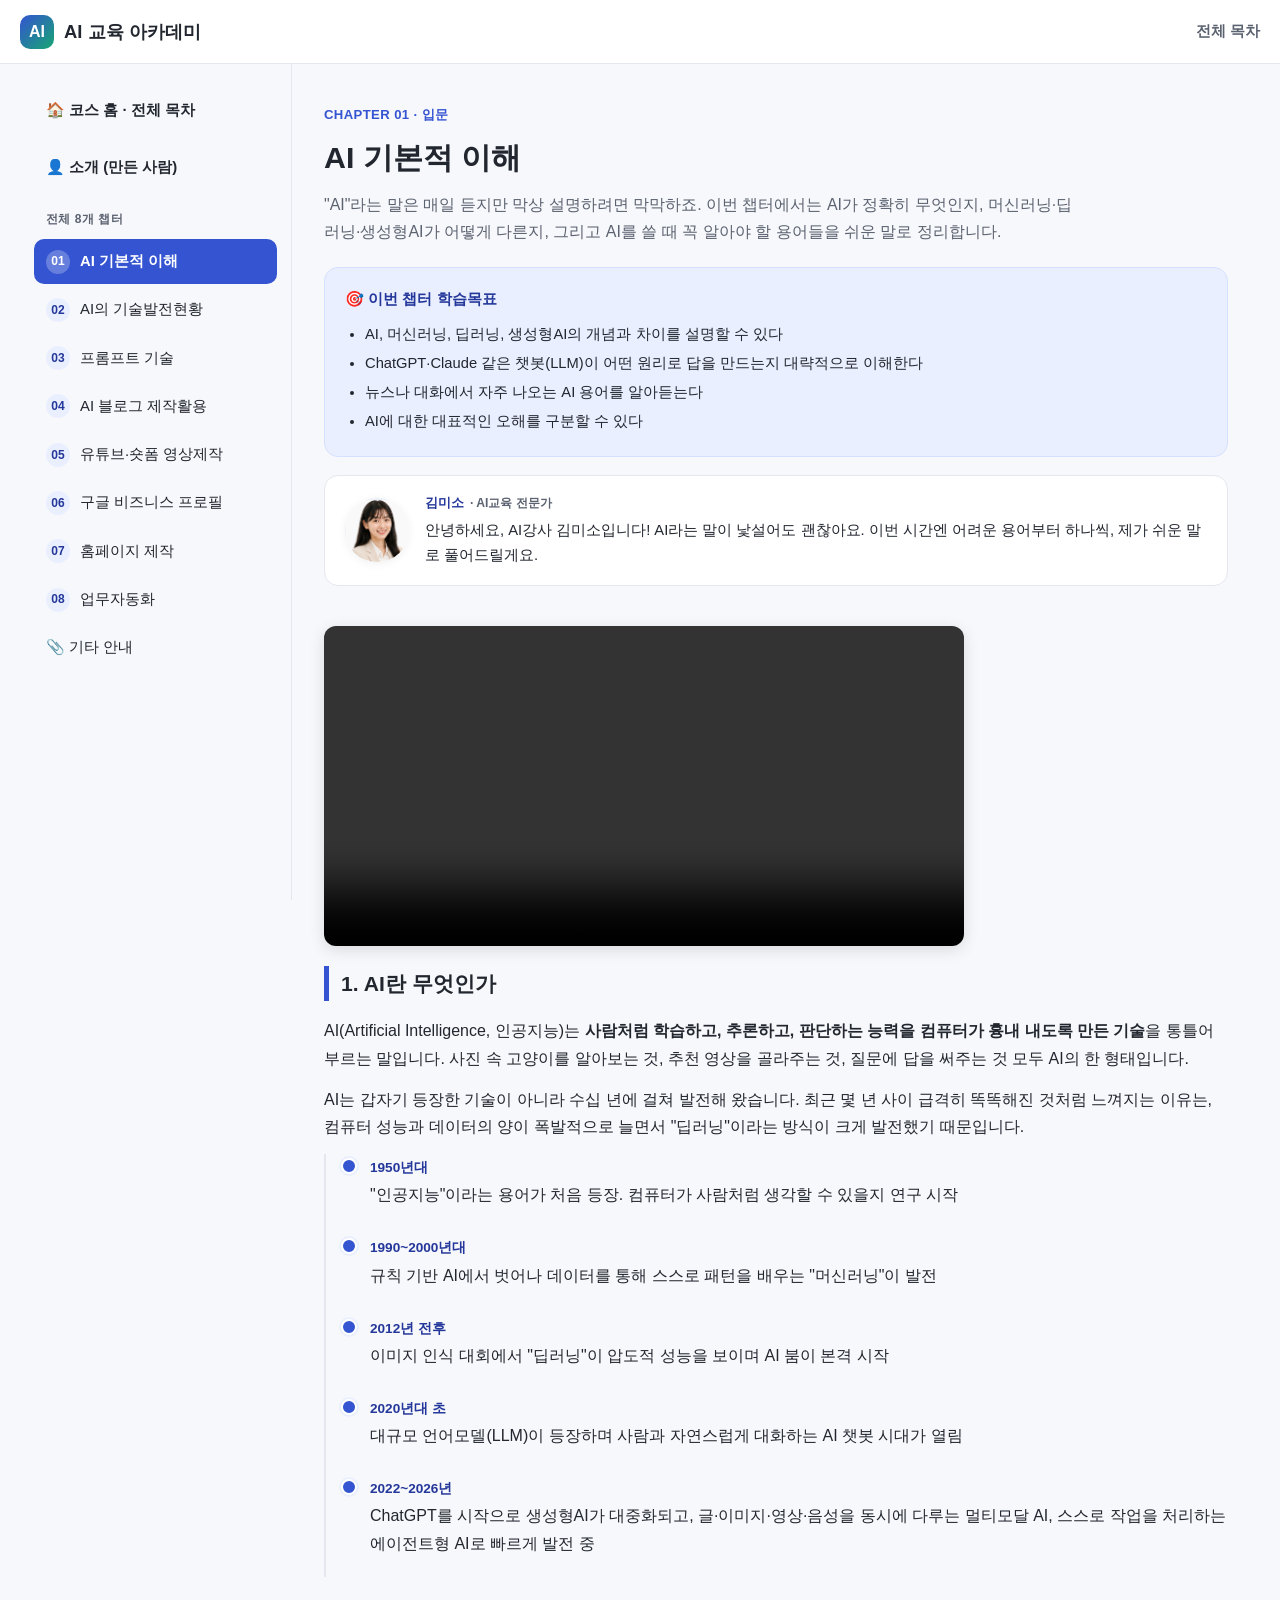
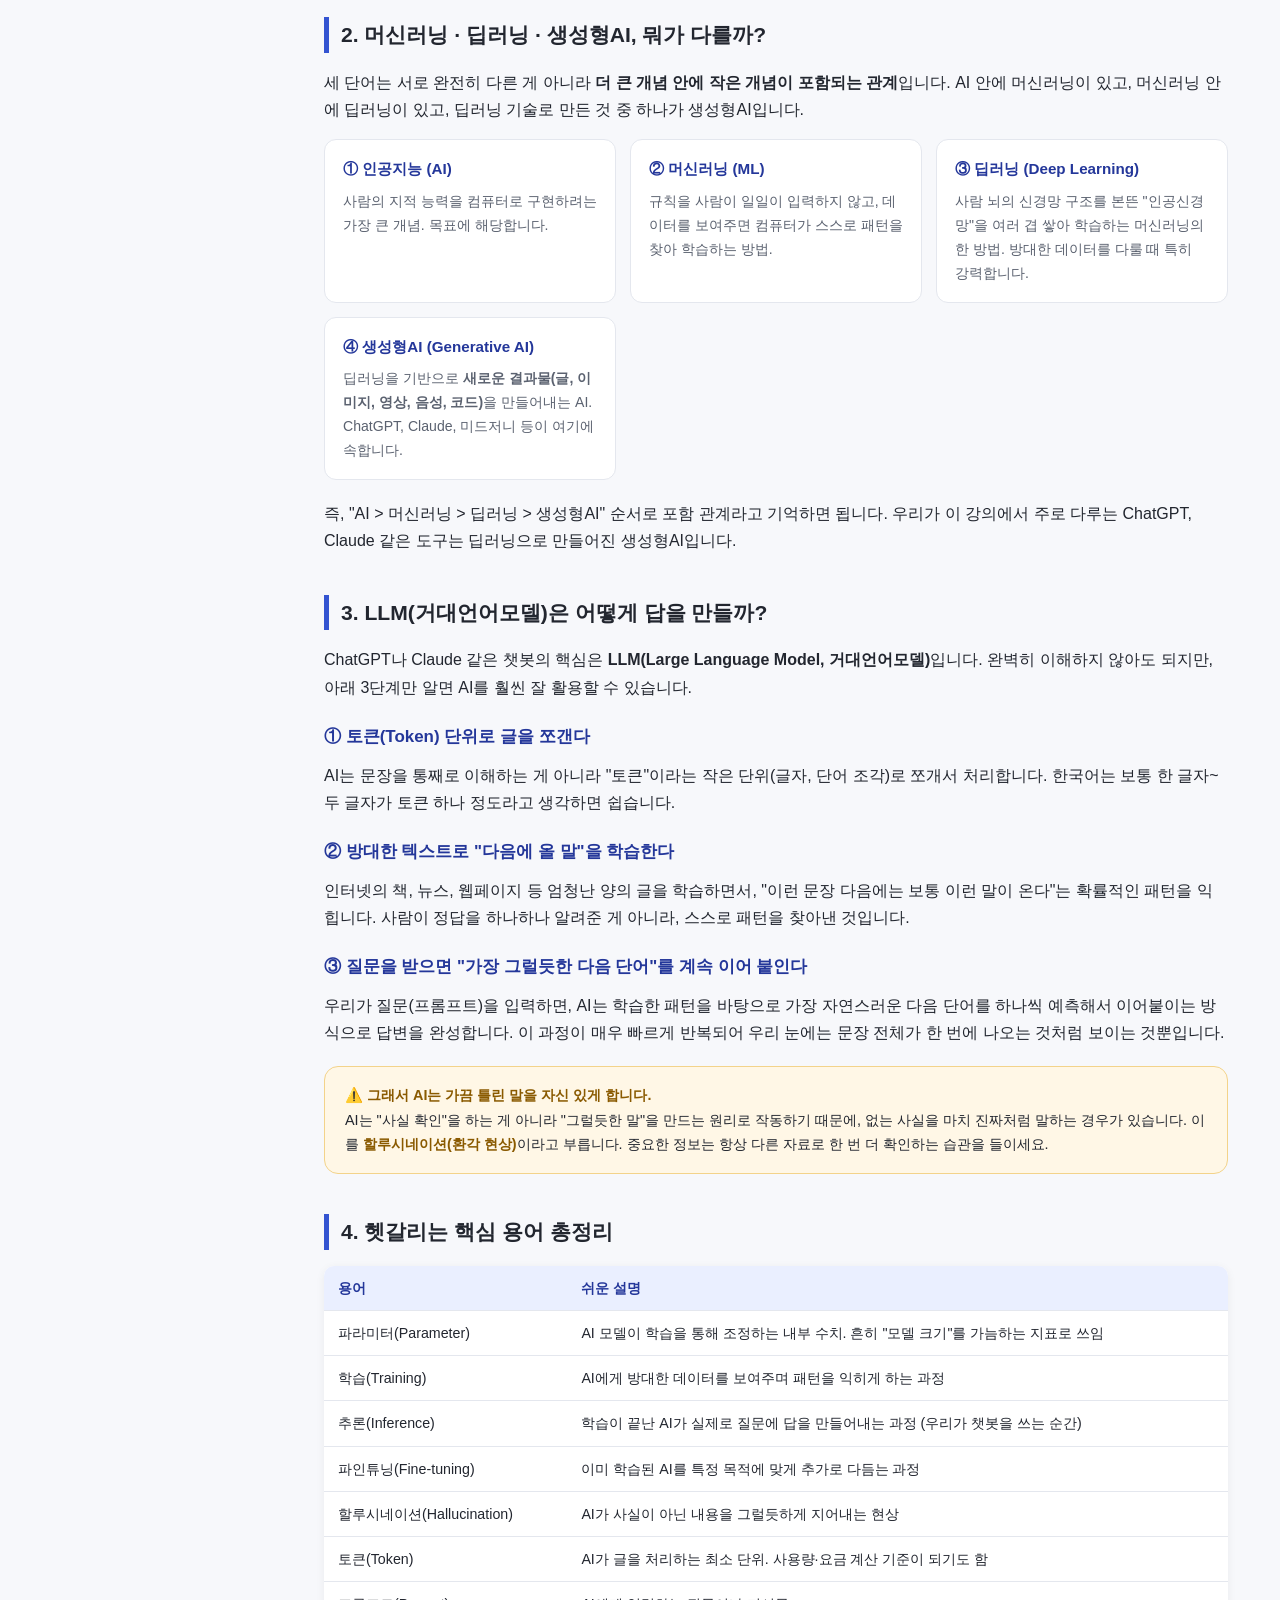
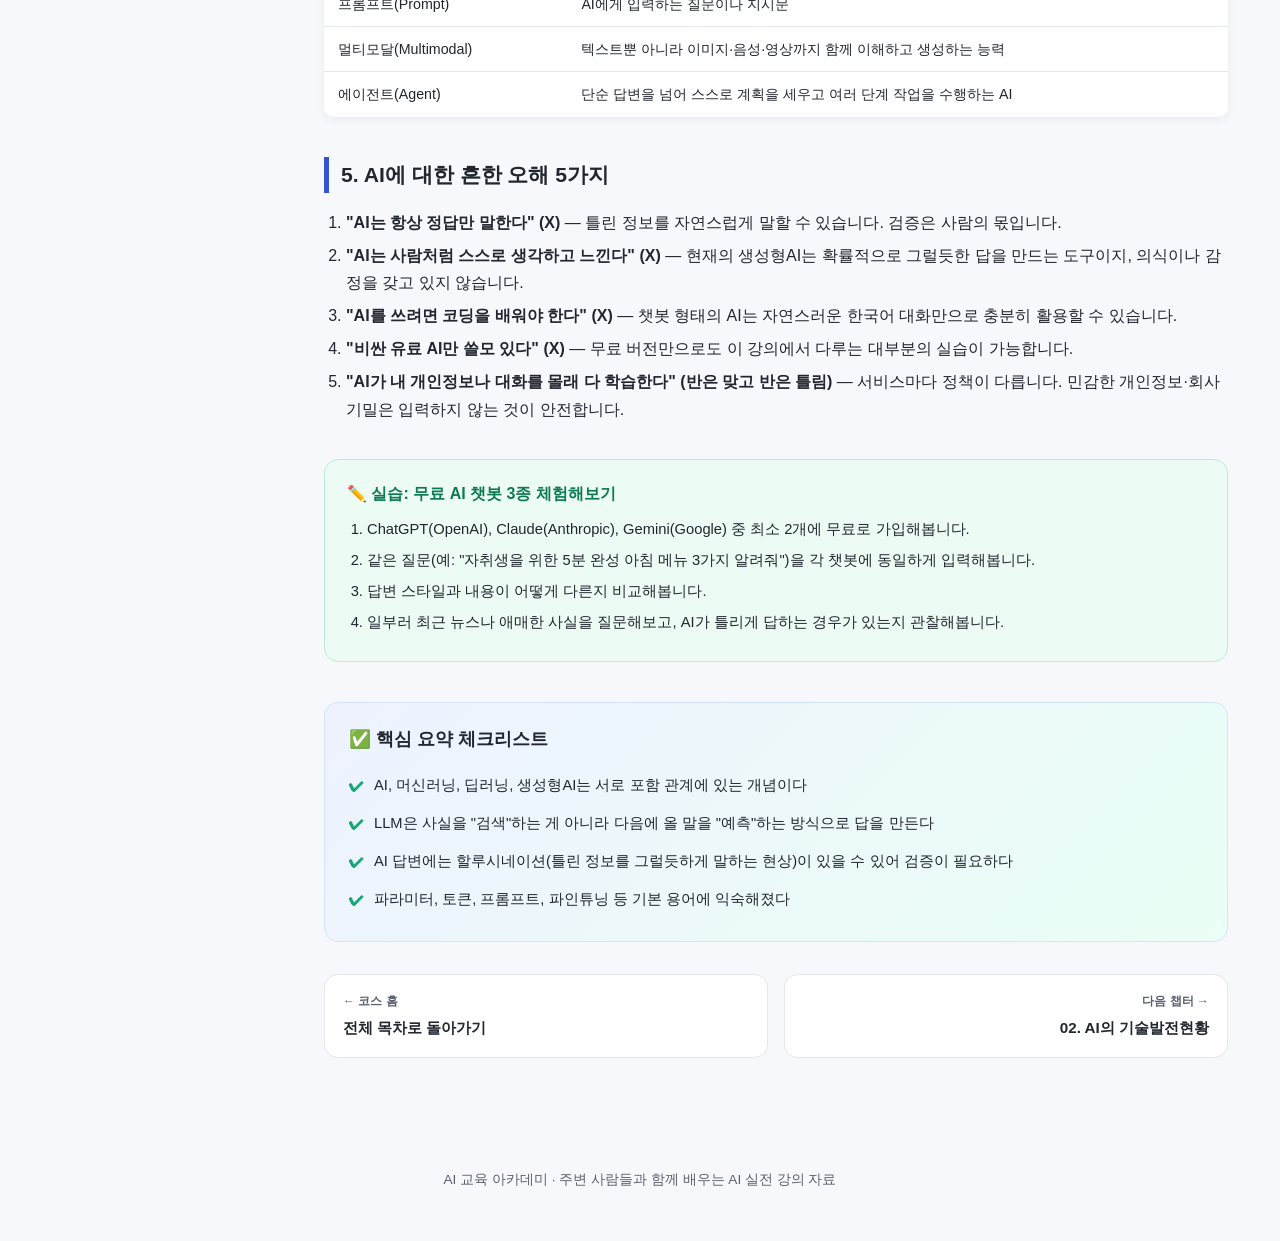
==== commit eb8f256c: "Remove duplicate 인사멘트1 video from chapter 1 Chapter 1 now plays only AI기본이해.mp4 above the "1. AI란 무엇" ====
--- a/chapters/01-ai-basics.html
+++ b/chapters/01-ai-basics.html
@@ -50,7 +50,6 @@
     </div>
 
     <section class="content-section">
-      <video class="section-video" src="../assets/video/인사멘트1.mp4" controls preload="metadata"></video>
       <video class="section-video" src="../assets/video/AI기본이해.mp4" controls preload="metadata"></video>
       <h2>1. AI란 무엇인가</h2>
       <p>
